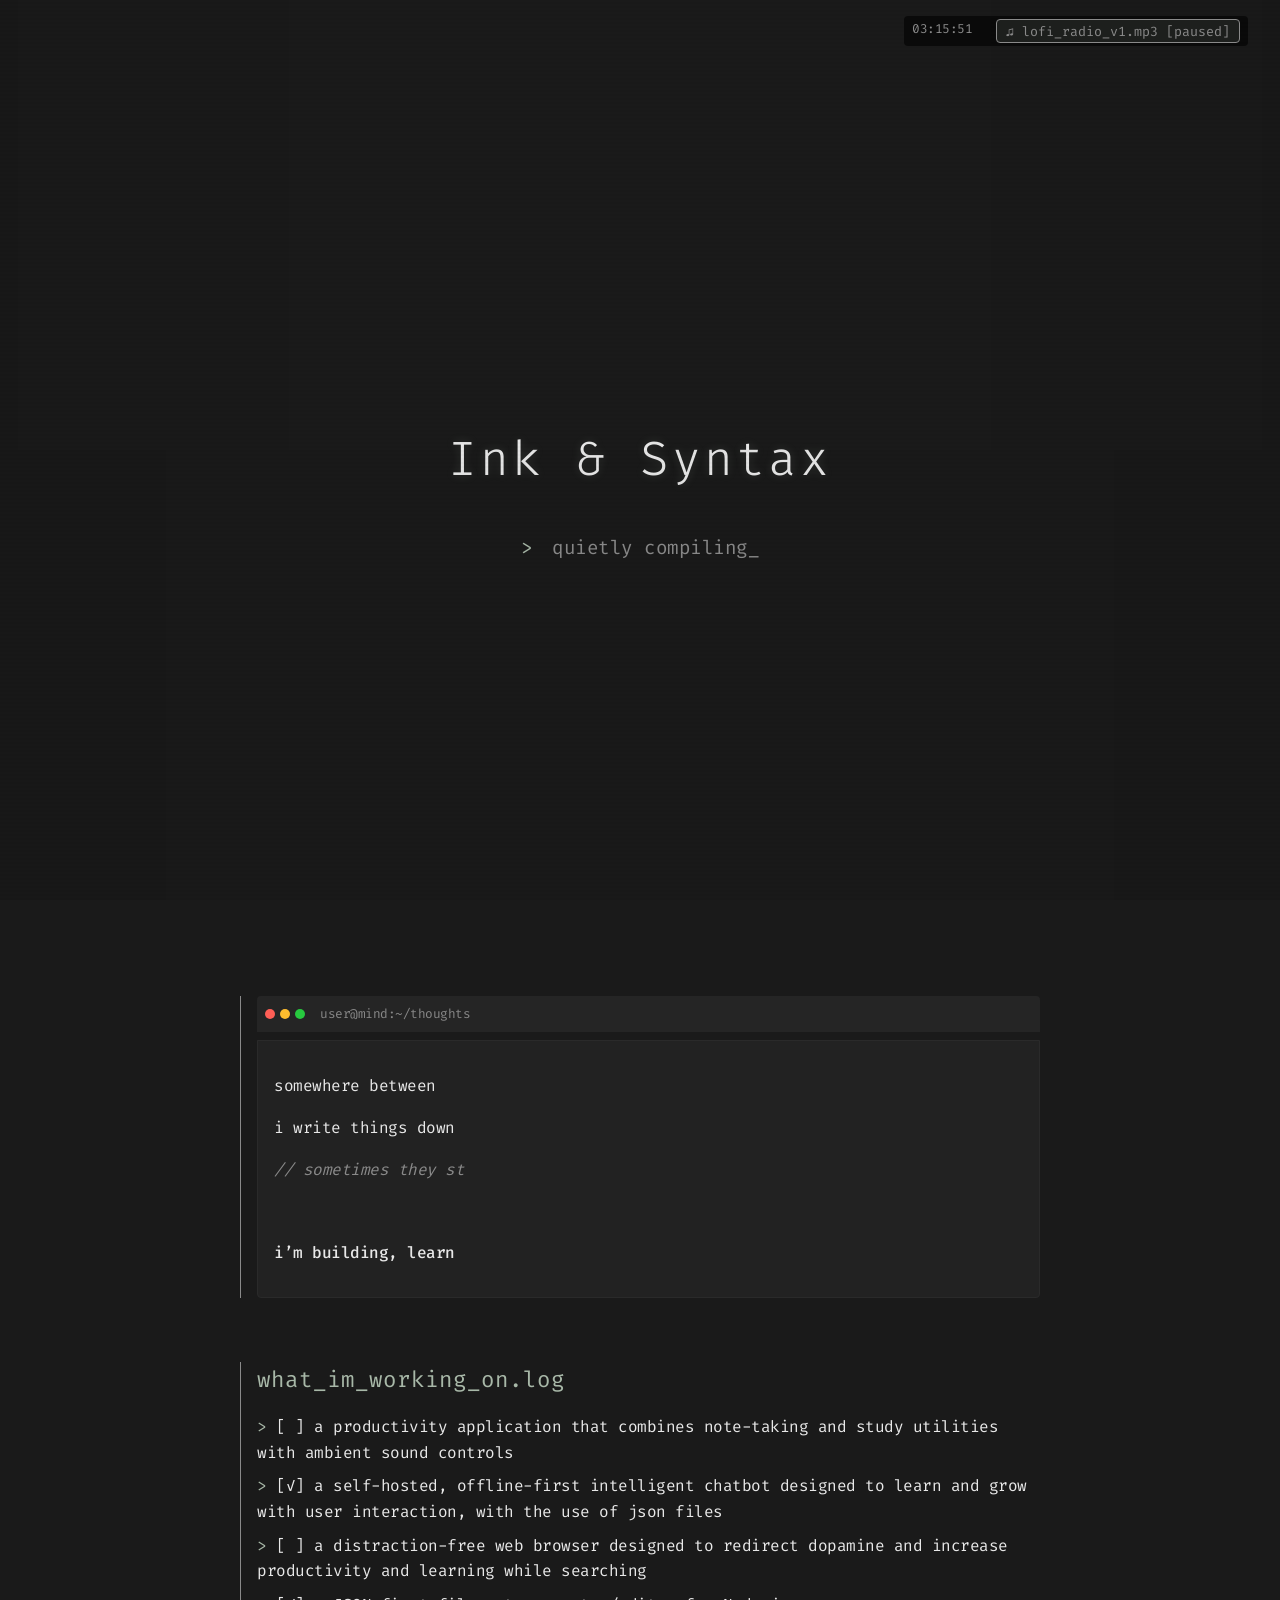
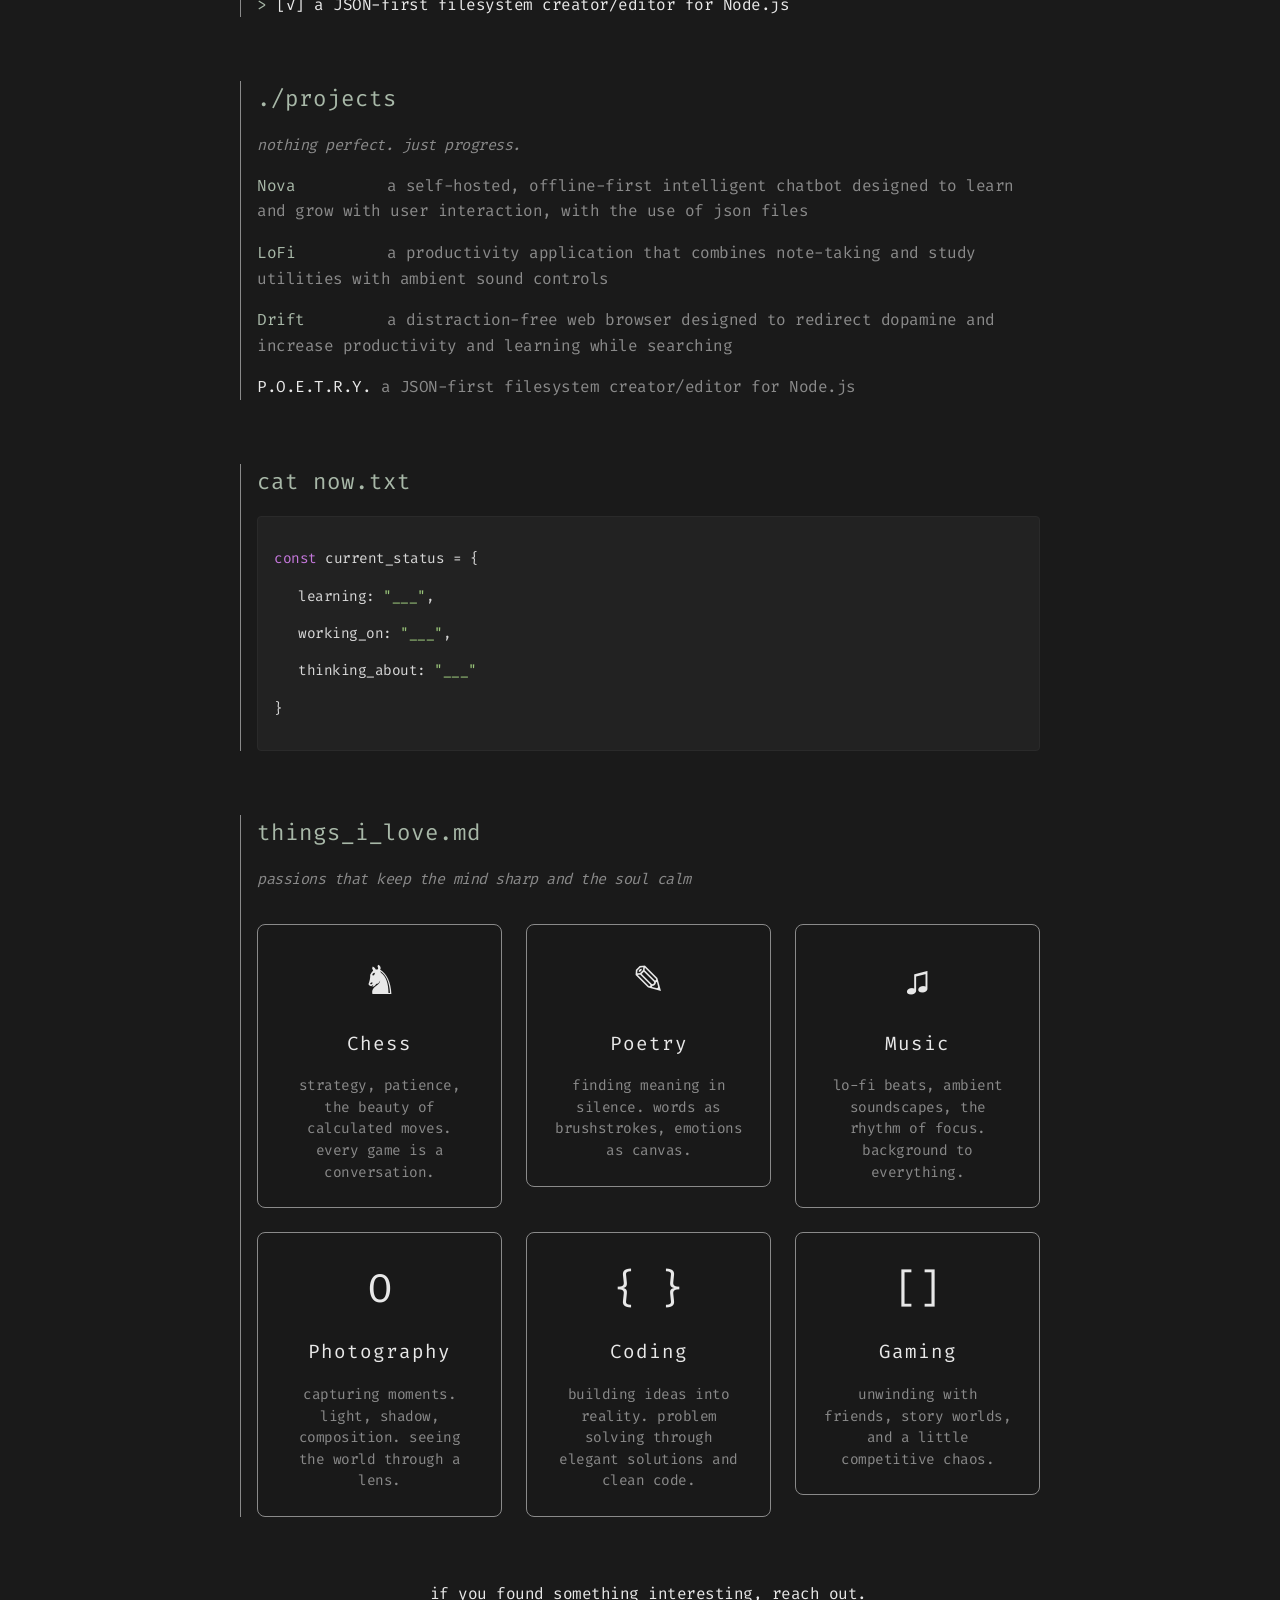
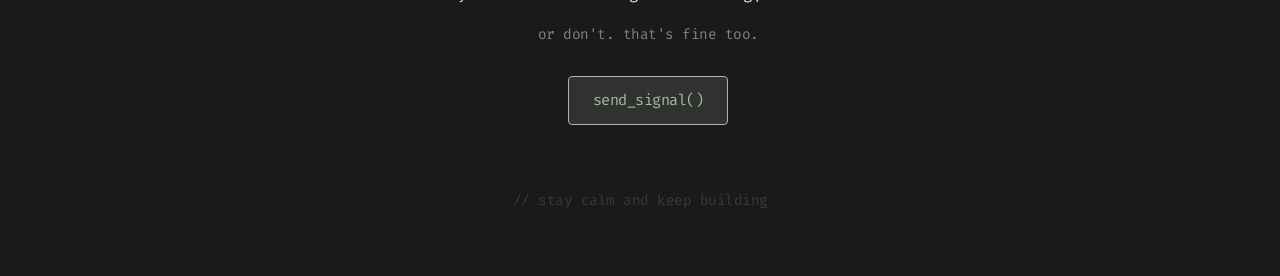
==== index.html @ 279701d4 "Update index.html" ====
<!DOCTYPE html>
<html lang="en">
<head>
    <meta charset="UTF-8">
    <meta name="viewport" content="width=device-width, initial-scale=1.0">
    <title>Ink & Syntax</title>
    <link rel="stylesheet" href="style.css">
    <link rel="preconnect" href="https://fonts.googleapis.com">
    <link rel="preconnect" href="https://fonts.gstatic.com" crossorigin>
    <link href="https://fonts.googleapis.com/css2?family=Fira+Code:wght@300;400;500&family=IBM+Plex+Mono:wght@300;400&display=swap" rel="stylesheet">
</head>
<body>
    <div class="crt-overlay"></div>
    <div class="scanlines"></div>
    <div class="noise"></div>
    
    <div class="ui-bar">
        <span class="clock" id="clock">00:00:00</span>
        <button class="music-status" id="music-toggle" type="button" aria-label="Toggle lofi beats">♫ lofi_radio_v1.mp3 [paused]</button>
    </div>

    <div class="container">
        <!-- Landing -->
        <section id="landing" class="screen">
            <h1 class="glitch" data-text="Ink & Syntax">Ink & Syntax</h1>
            <p class="status-line"><span class="prompt">></span> quietly compiling<span class="cursor">_</span></p>
        </section>

        <!-- Section 1: About -->
        <section id="about" class="content-block">
            <div class="terminal-header">
                <span class="btn red"></span>
                <span class="btn yellow"></span>
                <span class="btn green"></span>
                <span class="title">user@mind:~/thoughts</span>
            </div>
            <div class="terminal-body">
                <p>somewhere between thoughts and code.</p>
                <p>i write things down so they don’t disappear.</p>
                <p class="comment">// sometimes they still do.</p>
                <br>
                <p class="highlight">i’m building, learning, and figuring it out as i go.</p>
            </div>
        </section>

        <!-- Section 2: What I Do -->
        <section id="what-i-do" class="content-block">
            <h2>what_im_working_on.log</h2>
            <ul>
                <li>[ ] a productivity application that combines note-taking and study utilities with ambient sound controls</li>
                <li>[✓] a self-hosted, offline-first intelligent chatbot designed to learn and grow with user interaction, with the use of json files</li>
                <li>[ ] a distraction-free web browser designed to redirect dopamine and increase productivity and learning while searching</li>
                <li>[✓] a JSON-first filesystem creator/editor for Node.js</li>
            </ul>
        </section>

        <!-- Section 3: Projects -->
        <section id="projects" class="content-block">
            <h2>./projects</h2>
            <p class="subtitle">nothing perfect. just progress.</p>
            <div class="project-list">

                <div class="project-item">
                    <span class="project-name">Nova</span>
                    <span class="project-desc">a self-hosted, offline-first intelligent chatbot designed to learn and grow with user interaction, with the use of json files</span>
                </div>

                <div class="project-item">
                    <span class="project-name">LoFi</span>
                    <span class="project-desc">a productivity application that combines note-taking and study utilities with ambient sound controls</span>
                </div>
            </div>

                <div class="project-item">
                    <span class="project-name">Drift</span>
                    <span class="project-desc">a distraction-free web browser designed to redirect dopamine and increase productivity and learning while searching</span>
                </div>

                <div class="project-item">
                    <span class="project-iyrm">P.O.E.T.R.Y.</span>
                    <span class="project-desc">a JSON-first filesystem creator/editor for Node.js</span>
                </div>

            
        </section>

        <!-- Section 4: Now -->
        <section id="now" class="content-block">
            <h2>cat now.txt</h2>
            <div class="code-block">
                <p><span class="keyword">const</span> current_status = {</p>
                <p class="indent">learning: <span class="string">"___"</span>,</p>
                <p class="indent">working_on: <span class="string">"___"</span>,</p>
                <p class="indent">thinking_about: <span class="string">"___"</span></p>
                <p>}</p>
            </div>
        </section>

        <!-- Section 5: Hobbies & Interests -->
        <section id="hobbies" class="content-block">
            <h2>things_i_love.md</h2>
            <p class="subtitle">passions that keep the mind sharp and the soul calm</p>
            <div class="hobbies-grid">
                <a class="hobby-link" href="https://www.chess.com/member/inknsyntax" target="_blank" rel="noopener noreferrer" aria-label="Open Chess profile">
                    <div class="hobby-card" data-category="chess">
                        <div class="hobby-icon">♞</div>
                        <h3>Chess</h3>
                        <p>strategy, patience, the beauty of calculated moves. every game is a conversation.</p>
                    </div>
                </a>

                <a class="hobby-link" href="https://www.instagram.com/inknsyntax/" target="_blank" rel="noopener noreferrer" aria-label="Open Poetry profile">
                    <div class="hobby-card" data-category="poetry">
                        <div class="hobby-icon">✎</div>
                        <h3>Poetry</h3>
                        <p>finding meaning in silence. words as brushstrokes, emotions as canvas.</p>
                    </div>
                </a>

                <a class="hobby-link" href="https://www.youtube.com/" target="_blank" rel="noopener noreferrer" aria-label="Open YouTube for music">
                    <div class="hobby-card" data-category="music">
                        <div class="hobby-icon">♫</div>
                        <h3>Music</h3>
                        <p>lo-fi beats, ambient soundscapes, the rhythm of focus. background to everything.</p>
                    </div>
                </a>

                <a class="hobby-link" href="https://www.instagram.com/inknsyntax/" target="_blank" rel="noopener noreferrer" aria-label="Open Photography profile">
                    <div class="hobby-card" data-category="photography">
                        <div class="hobby-icon">O</div>
                        <h3>Photography</h3>
                        <p>capturing moments. light, shadow, composition. seeing the world through a lens.</p>
                    </div>
                </a>

                <a class="hobby-link" href="https://github.com/inknsyntax" target="_blank" rel="noopener noreferrer" aria-label="Open GitHub profile">
                    <div class="hobby-card" data-category="coding">
                        <div class="hobby-icon">{ }</div>
                        <h3>Coding</h3>
                        <p>building ideas into reality. problem solving through elegant solutions and clean code.</p>
                    </div>
                </a>

                <a class="hobby-link" href="https://discord.com/users/1382187068373074001" target="_blank" rel="noopener noreferrer" aria-label="Open Discord profile for gaming">
                    <div class="hobby-card" data-category="gaming">
                        <div class="hobby-icon">[]</div>
                        <h3>Gaming</h3>
                        <p>unwinding with friends, story worlds, and a little competitive chaos.</p>
                    </div>
                </a>

            </div>
        </section>

        <!-- Section 6: Contact -->
        <section id="contact" class="content-block center-text">
            <p>if you found something interesting, reach out.</p>
            <p class="dim">or don't. that's fine too.</p>
            <a href="https://discord.com/users/1382187068373074001" class="contact-btn">send_signal()</a>
        </section>

        <footer>
            <div class="footer-message"><span class="dim">// stay calm and keep building</span></div>
        </footer>
    </div>
    <script src="script.js"></script>
</body>
</html>
---- style.css ----
:root {
    --bg-color: #1a1a1a;
    --text-color: #e8e8e8;
    --dim-color: #8a8a8a;
    --accent-color: #a8b8a8; /* Soft sage green */
    --highlight-color: #d4a5a5; /* Warm muted rose */
    --secondary-accent: #8fa8c8; /* Soft blue */
    --glow-color: rgba(168, 184, 168, 0.2);
    --crt-bg: rgba(18, 16, 16, 0.35);
    --font-primary: 'Fira Code', 'IBM Plex Mono', monospace;
}

body {
    background-color: var(--bg-color);
    color: var(--text-color);
    font-family: var(--font-primary);
    margin: 0;
    padding: 0;
    overflow-x: hidden;
    line-height: 1.6;
    letter-spacing: -0.5px;
    animation: none;
}

/* CRT EFFECTS - SUBTLE & CALM */
.crt-overlay {
    background: radial-gradient(circle, rgba(18, 16, 16, 0) 50%, rgba(0, 0, 0, 0.1) 100%), linear-gradient(rgba(18, 16, 16, 0) 50%, rgba(0, 0, 0, 0.05) 50%);
    background-size: 100% 2px, 3px 100%;
    position: fixed;
    top: 0;
    left: 0;
    width: 100%;
    height: 100%;
    z-index: 10;
    pointer-events: none;
    opacity: 0.4;
}

.scanlines {
    background: linear-gradient(rgba(18, 16, 16, 0) 50%, rgba(0, 0, 0, 0.08) 50%);
    background-size: 100% 4px;
    position: fixed;
    top: 0;
    left: 0;
    width: 100%;
    height: 100%;
    z-index: 11;
    pointer-events: none;
    opacity: 0.2;
}

.noise {
    position: fixed;
    top: 0;
    left: 0;
    width: 100%;
    height: 100%;
    pointer-events: none;
    z-index: 12;
    opacity: 0.02;
    background-image: url('[data-uri]');
    animation: grain 0.5s steps(1) infinite;
}

@keyframes grain {
    0%, 100% { transform:translate(0, 0) }
    10% { transform:translate(-5%, -10%) }
    20% { transform:translate(-15%, 5%) }
    30% { transform:translate(7%, -25%) }
    40% { transform:translate(-5%, 25%) }
    50% { transform:translate(-15%, 10%) }
    60% { transform:translate(15%, 0%) }
    70% { transform:translate(0%, 15%) }
    80% { transform:translate(3%, 35%) }
    90% { transform:translate(-10%, 10%) }
}

@keyframes textShadow {
    0% { text-shadow: 0.4389924193300864px 0 1px rgba(0,30,255,0.5), -0.4389924193300864px 0 1px rgba(255,0,80,0.3), 0 0 3px; }
    5% { text-shadow: 2.7928974010788217px 0 1px rgba(0,30,255,0.5), -2.7928974010788217px 0 1px rgba(255,0,80,0.3), 0 0 3px; }
    /* ... more flicker steps could be added but simpler is better for perf */
    100% { text-shadow: 0.4389924193300864px 0 1px rgba(0,30,255,0.5), -0.4389924193300864px 0 1px rgba(255,0,80,0.3), 0 0 3px; }
}

.container {
    max-width: 800px;
    margin: 0 auto;
    padding: 2rem;
    position: relative;
    z-index: 2; /* Above effects */
}

/* UI Bar (Clock & Music) */
.ui-bar {
    position: fixed;
    top: 1rem;
    right: 2rem;
    font-size: 0.8rem;
    color: var(--dim-color);
    z-index: 100;
    display: flex;
    gap: 1.5rem;
    background: rgba(0,0,0,0.6);
    padding: 0.2rem 0.5rem;
    border-radius: 4px;
}

.clock {
    font-family: var(--font-primary);
}

.music-status {
    font-family: var(--font-primary);
    cursor: pointer;
    background: rgba(168, 184, 168, 0.12);
    border: 1px solid var(--dim-color);
    color: var(--dim-color);
    border-radius: 4px;
    padding: 0.15rem 0.55rem;
    transition: all 0.25s ease;
}

.music-status:hover {
    color: var(--accent-color);
    border-color: var(--accent-color);
}

.music-status.playing {
    color: var(--accent-color);
    border-color: var(--accent-color);
    box-shadow: 0 0 12px rgba(168, 184, 168, 0.22);
}

/* Terminal Input for Commands */
.terminal-input-area {
    display: flex;
    align-items: center;
    background: #111;
    padding: 0.5rem;
    border: 1px solid var(--dim-color);
    border-radius: 4px;
    max-width: 600px;
    margin: 0 auto 1rem auto;
}

.terminal-input-area .prompt {
    color: var(--accent-color);
    margin-right: 0.5rem;
    font-size: 0.9rem;
}

#cmd-input {
    background: transparent;
    border: none;
    color: var(--text-color);
    font-family: var(--font-primary);
    font-size: 0.9rem;
    flex-grow: 1;
    outline: none;
    caret-color: var(--accent-color);
}

/* Scrollbar */
::-webkit-scrollbar {
    width: 8px;
}

::-webkit-scrollbar-track {
    background: var(--bg-color);
}

::-webkit-scrollbar-thumb {
    background: var(--dim-color);
    border-radius: 4px;
}

::-webkit-scrollbar-thumb:hover {
    background: var(--accent-color);
}

/* Selection */
::selection {
    background: var(--accent-color);
    color: var(--bg-color);
    text-shadow: none;
}



/* Landing Section */
#landing {
    height: 100vh;
    display: flex;
    flex-direction: column;
    justify-content: center;
    align-items: center;
    text-align: center;
}

h1 {
    font-weight: 300;
    font-size: 3rem;
    margin-bottom: 1rem;
    letter-spacing: 3px;
    color: var(--text-color);
}

.status-line {
    font-size: 1.2rem;
    color: var(--dim-color);
}

.prompt {
    color: var(--accent-color);
    margin-right: 0.5rem;
}

.cursor {
    animation: blink 1s step-end infinite;
}

@keyframes blink {
    0%, 100% { opacity: 1; }
    50% { opacity: 0; }
}

/* Glitch Effect - Subtle */
.glitch {
    position: relative;
    color: var(--text-color);
    text-shadow: 0 0 10px rgba(168, 184, 168, 0.2);
}

.glitch::before,
.glitch::after {
    content: attr(data-text);
    position: absolute;
    top: 0;
    left: 0;
    width: 100%;
    height: 100%;
    opacity: 0;
}

.glitch::before {
    left: 2px;
    text-shadow: -1px 0 rgba(168, 184, 168, 0.3);
    clip: rect(44px, 450px, 56px, 0);
    animation: glitch-anim 8s infinite linear alternate-reverse;
}

.glitch::after {
    left: -2px;
    text-shadow: -1px 0 rgba(143, 168, 200, 0.3);
    clip: rect(44px, 450px, 56px, 0);
    animation: glitch-anim2 6s infinite linear alternate-reverse;
}

/* Content Blocks */
.content-block {
    margin-top: 4rem;
    margin-bottom: 4rem;
    padding-left: 1rem;
    border-left: 1px solid var(--dim-color); /* Imperfect border */
}

/* Specific Section Styles */
.terminal-header {
    background: #252525;
    padding: 0.5rem;
    border-radius: 4px 4px 0 0;
    display: flex;
    align-items: center;
    margin-bottom: 0.5rem;
}

.btn {
    width: 10px;
    height: 10px;
    border-radius: 50%;
    margin-right: 5px;
    display: inline-block;
}

.red { background: #ff5f56; }
.yellow { background: #ffbd2e; }
.green { background: #27c93f; }

.title {
    margin-left: 10px;
    font-size: 0.8rem;
    color: #888;
}

.terminal-body {
    background: #222;
    padding: 1rem;
    border-radius: 0 0 4px 4px;
    border: 1px solid #2a2a2a;
}

.comment {
    color: var(--dim-color);
    font-style: italic;
}

.highlight {
    color: var(--text-color);
    font-weight: 500;
}

ul {
    list-style: none;
    padding: 0;
}

h2 {
    font-size: 1.4rem;
    font-weight: 400;
    letter-spacing: 1px;
    margin-bottom: 1rem;
    color: var(--accent-color);
}

li {
    margin-bottom: 0.5rem;
}

li::before {
    content: "> ";
    color: var(--accent-color);
}

.project-item {
    margin-bottom: 1rem;
}

.project-name {
    display: inline-block;
    min-width: 120px;
    color: var(--accent-color);
}

.project-desc {
    color: var(--dim-color);
}

.code-block {
    background: #222;
    padding: 1rem;
    border-radius: 4px;
    font-size: 0.9rem;
    color: #d8d8d8;
    border: 1px solid #2a2a2a;
}

.keyword { color: #c678dd; } /* Purple */
.string { color: #98c379; } /* Green */
.indent { margin-left: 1.5rem; }

.center-text {
    text-align: center;
    border-left: none; /* Remove side border for contact */
}

.email-link {
    display: inline-block;
    margin-top: 1rem;
    color: var(--accent-color);
    text-decoration: none;
    border-bottom: 1px dashed var(--accent-color);
}

.email-link:hover {
    background: var(--accent-color);
    color: var(--bg-color);
}

.dim {
    opacity: 0.5;
    font-size: 0.9rem;
}

footer {
    text-align: center;
    margin-top: 4rem;
    margin-bottom: 2rem;
    opacity: 0.3;
    font-size: 0.8rem;
}

.footer-message {
    font-size: 0.85rem;
}

/* Hobbies Grid Section */
.hobbies-grid {
    display: grid;
    grid-template-columns: repeat(auto-fit, minmax(200px, 1fr));
    gap: 1.5rem;
    margin-top: 2rem;
}

.hobby-link {
    text-decoration: none;
    color: inherit;
    display: block;
}

.hobby-card {
    background: rgba(26, 26, 26, 0.8);
    border: 1px solid var(--dim-color);
    border-radius: 8px;
    padding: 1.5rem;
    text-align: center;
    transition: all 0.3s ease;
    cursor: pointer;
    position: relative;
    overflow: hidden;
}

.hobby-card::before {
    content: '';
    position: absolute;
    top: 0;
    left: -100%;
    width: 100%;
    height: 100%;
    background: linear-gradient(90deg, transparent, rgba(168, 184, 168, 0.1), transparent);
    transition: left 0.5s ease;
    z-index: 1;
}

.hobby-card:hover::before {
    left: 100%;
}

.hobby-card:hover {
    border-color: var(--accent-color);
    box-shadow: 0 0 20px rgba(168, 184, 168, 0.15);
    transform: translateY(-2px);
}

.hobby-card[data-category="chess"]:hover {
    border-color: var(--secondary-accent);
    box-shadow: 0 0 20px rgba(143, 168, 200, 0.15);
}

.hobby-card[data-category="music"]:hover {
    border-color: var(--highlight-color);
    box-shadow: 0 0 20px rgba(212, 165, 165, 0.15);
}

.hobby-card[data-category="gaming"]:hover {
    border-color: #c6b590;
    box-shadow: 0 0 20px rgba(198, 181, 144, 0.18);
}

.hobby-icon {
    font-size: 2.5rem;
    margin-bottom: 1rem;
    display: block;
    transition: transform 0.3s ease;
}

.hobby-card:hover .hobby-icon {
    transform: scale(1.15);
}

.hobby-card h3 {
    margin: 0.5rem 0 1rem 0;
    font-size: 1.2rem;
    color: var(--text-color);
    font-weight: 400;
    letter-spacing: 1px;
}

.hobby-card p {
    font-size: 0.9rem;
    color: var(--dim-color);
    margin: 0;
    line-height: 1.5;
}

.contact-btn {
    display: inline-block;
    margin-top: 1rem;
    padding: 0.7rem 1.5rem;
    background: rgba(168, 184, 168, 0.15);
    border: 1px solid var(--accent-color);
    color: var(--accent-color);
    text-decoration: none;
    border-radius: 4px;
    transition: all 0.3s ease;
    font-size: 0.95rem;
}

.contact-btn:hover {
    background: var(--accent-color);
    color: var(--bg-color);
    box-shadow: 0 0 15px rgba(168, 184, 168, 0.3);
}

.subtitle {
    font-size: 0.95rem;
    color: var(--dim-color);
    font-style: italic;
    margin-top: 0.5rem;
}

/* Animations Keyframes */
@keyframes glitch-anim {
    0% { clip: rect(2px, 9999px, 86px, 0); transform: skew(0.5deg); }
    5% { clip: rect(61px, 9999px, 88px, 0); transform: skew(0.3deg); }
    /* ... more keyframes for complex glitch ... */
    100% { clip: rect(78px, 9999px, 12px, 0); transform: skew(0.1deg); }
}

@keyframes glitch-anim2 {
    0% { clip: rect(29px, 9999px, 16px, 0); transform: skew(0.5deg); }
    5% { clip: rect(78px, 9999px, 7px, 0); transform: skew(0.6deg); }
    /* ... */
    100% { clip: rect(98px, 9999px, 100px, 0); transform: skew(0.8deg); }
}

/* Responsive adjustments */
@media (max-width: 600px) {
    .container {
        padding: 1rem;
    }
    
    .terminal-body, .code-block {
        font-size: 0.85rem;
    }
}
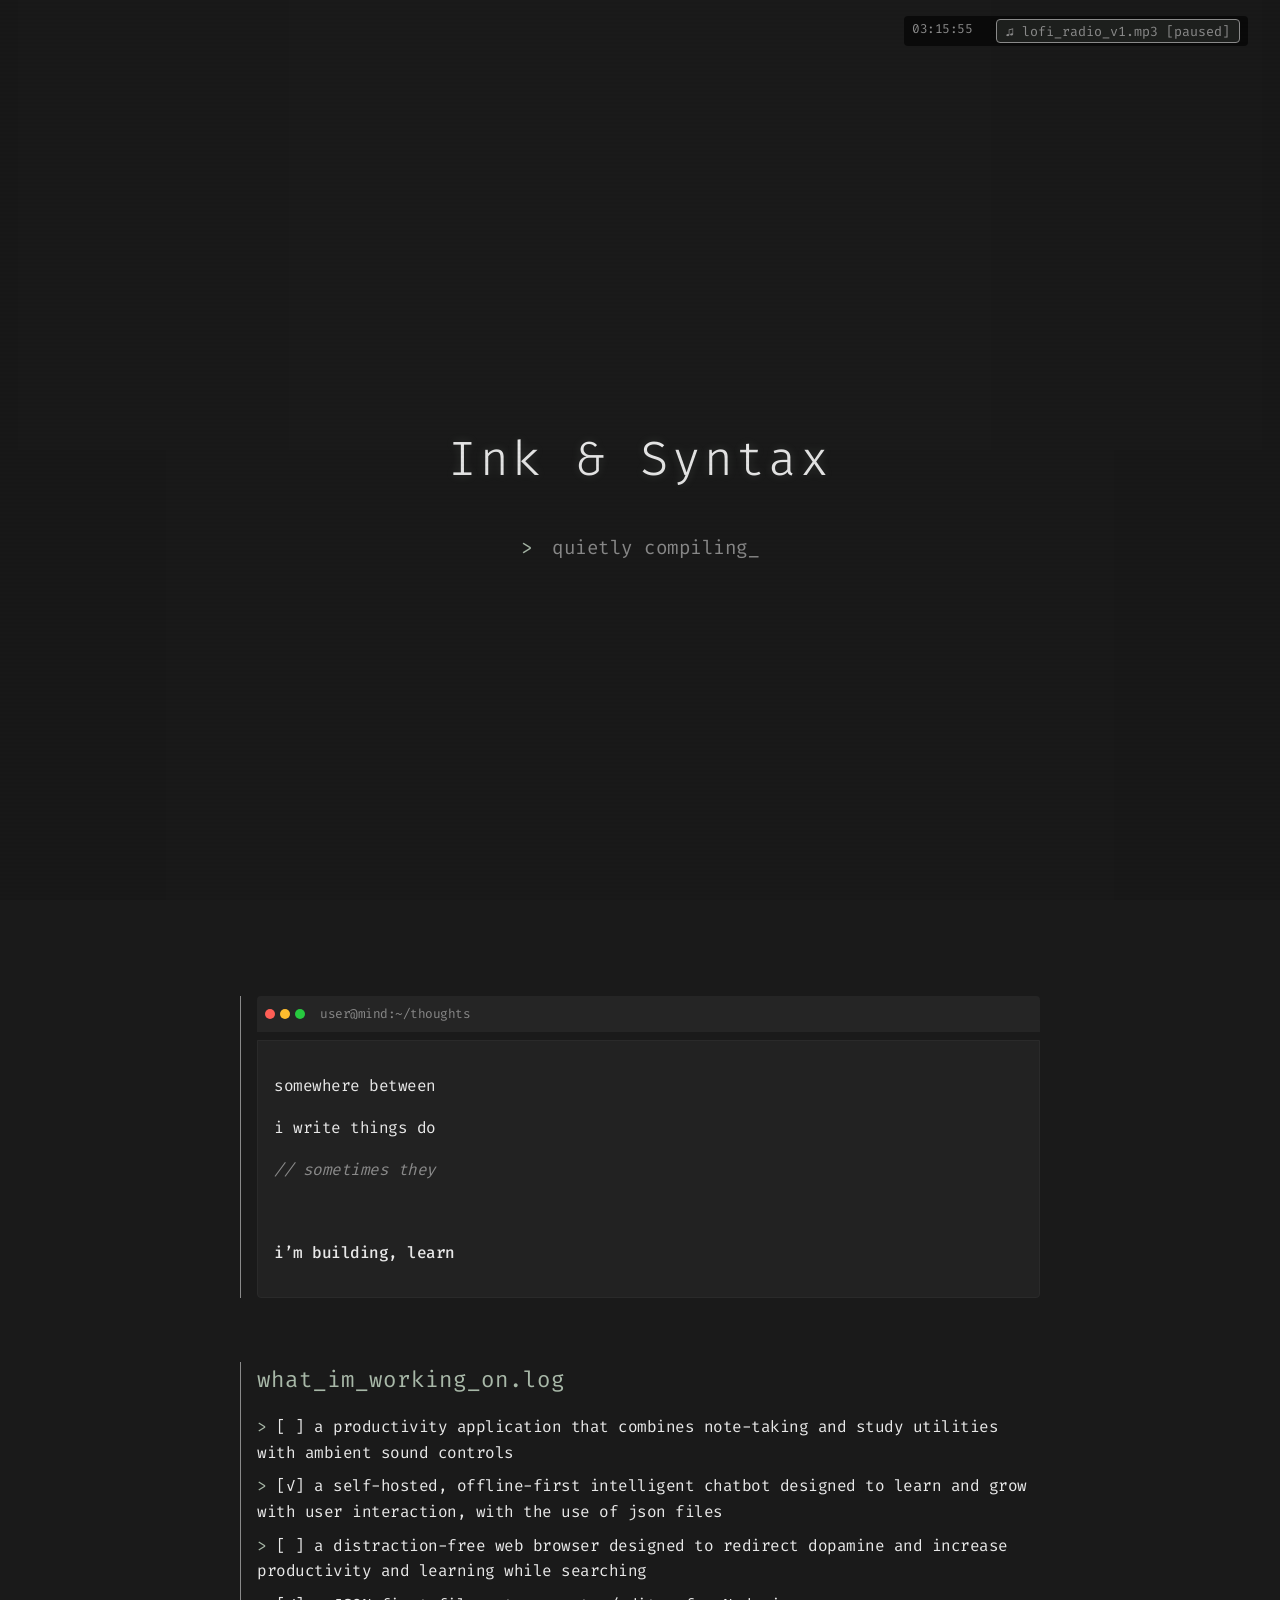
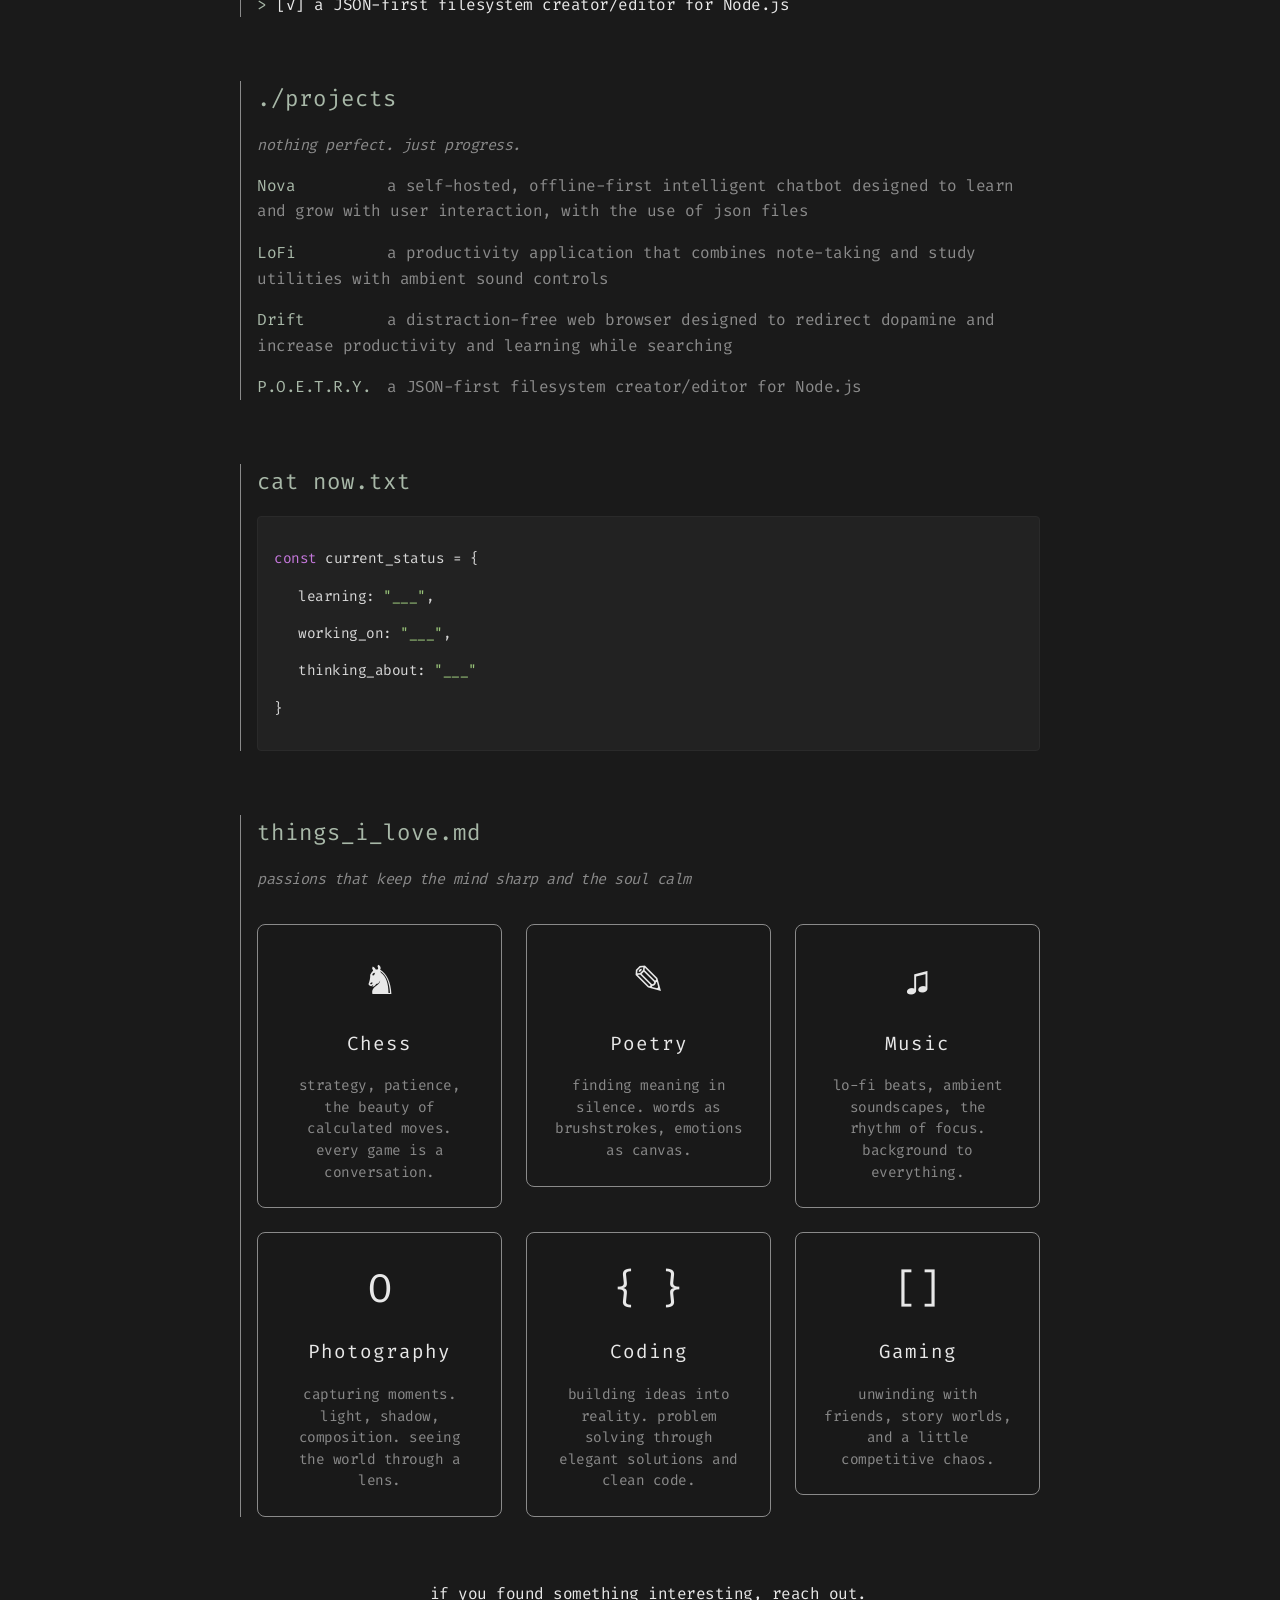
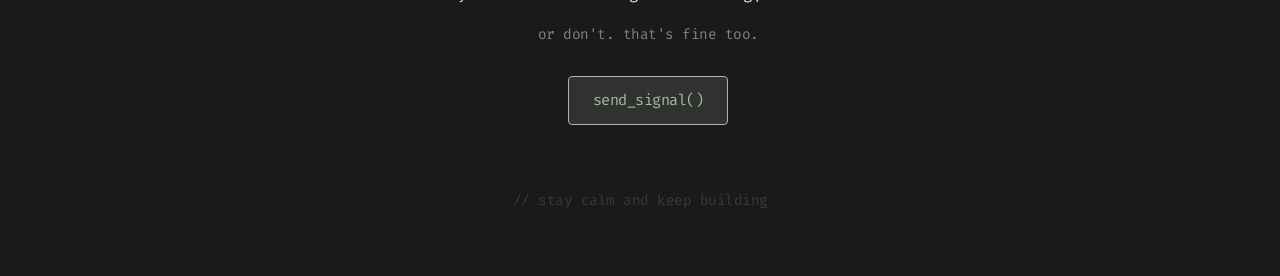
==== commit d875e538: "Update index.html" ====
--- a/index.html
+++ b/index.html
@@ -77,7 +77,7 @@
                 </div>
 
                 <div class="project-item">
-                    <span class="project-iyrm">P.O.E.T.R.Y.</span>
+                    <span class="project-name">P.O.E.T.R.Y.</span>
                     <span class="project-desc">a JSON-first filesystem creator/editor for Node.js</span>
                 </div>
 
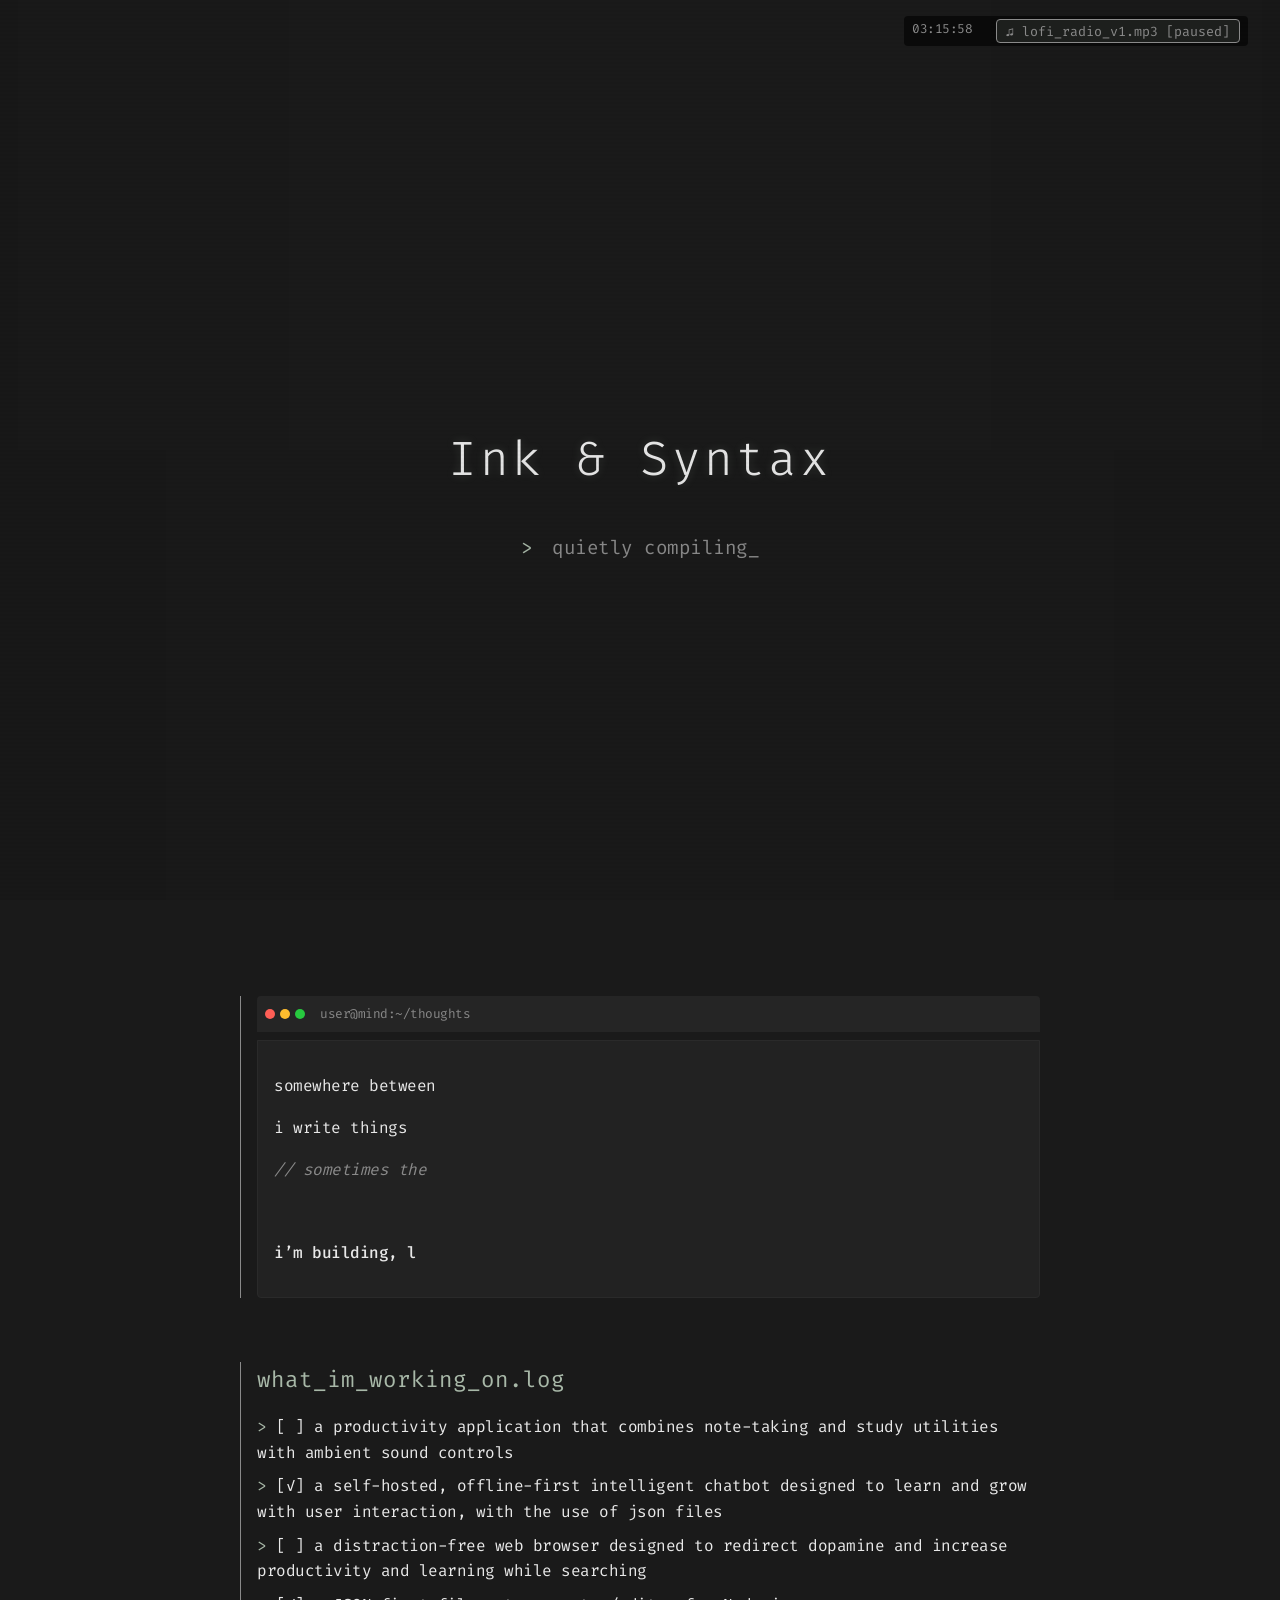
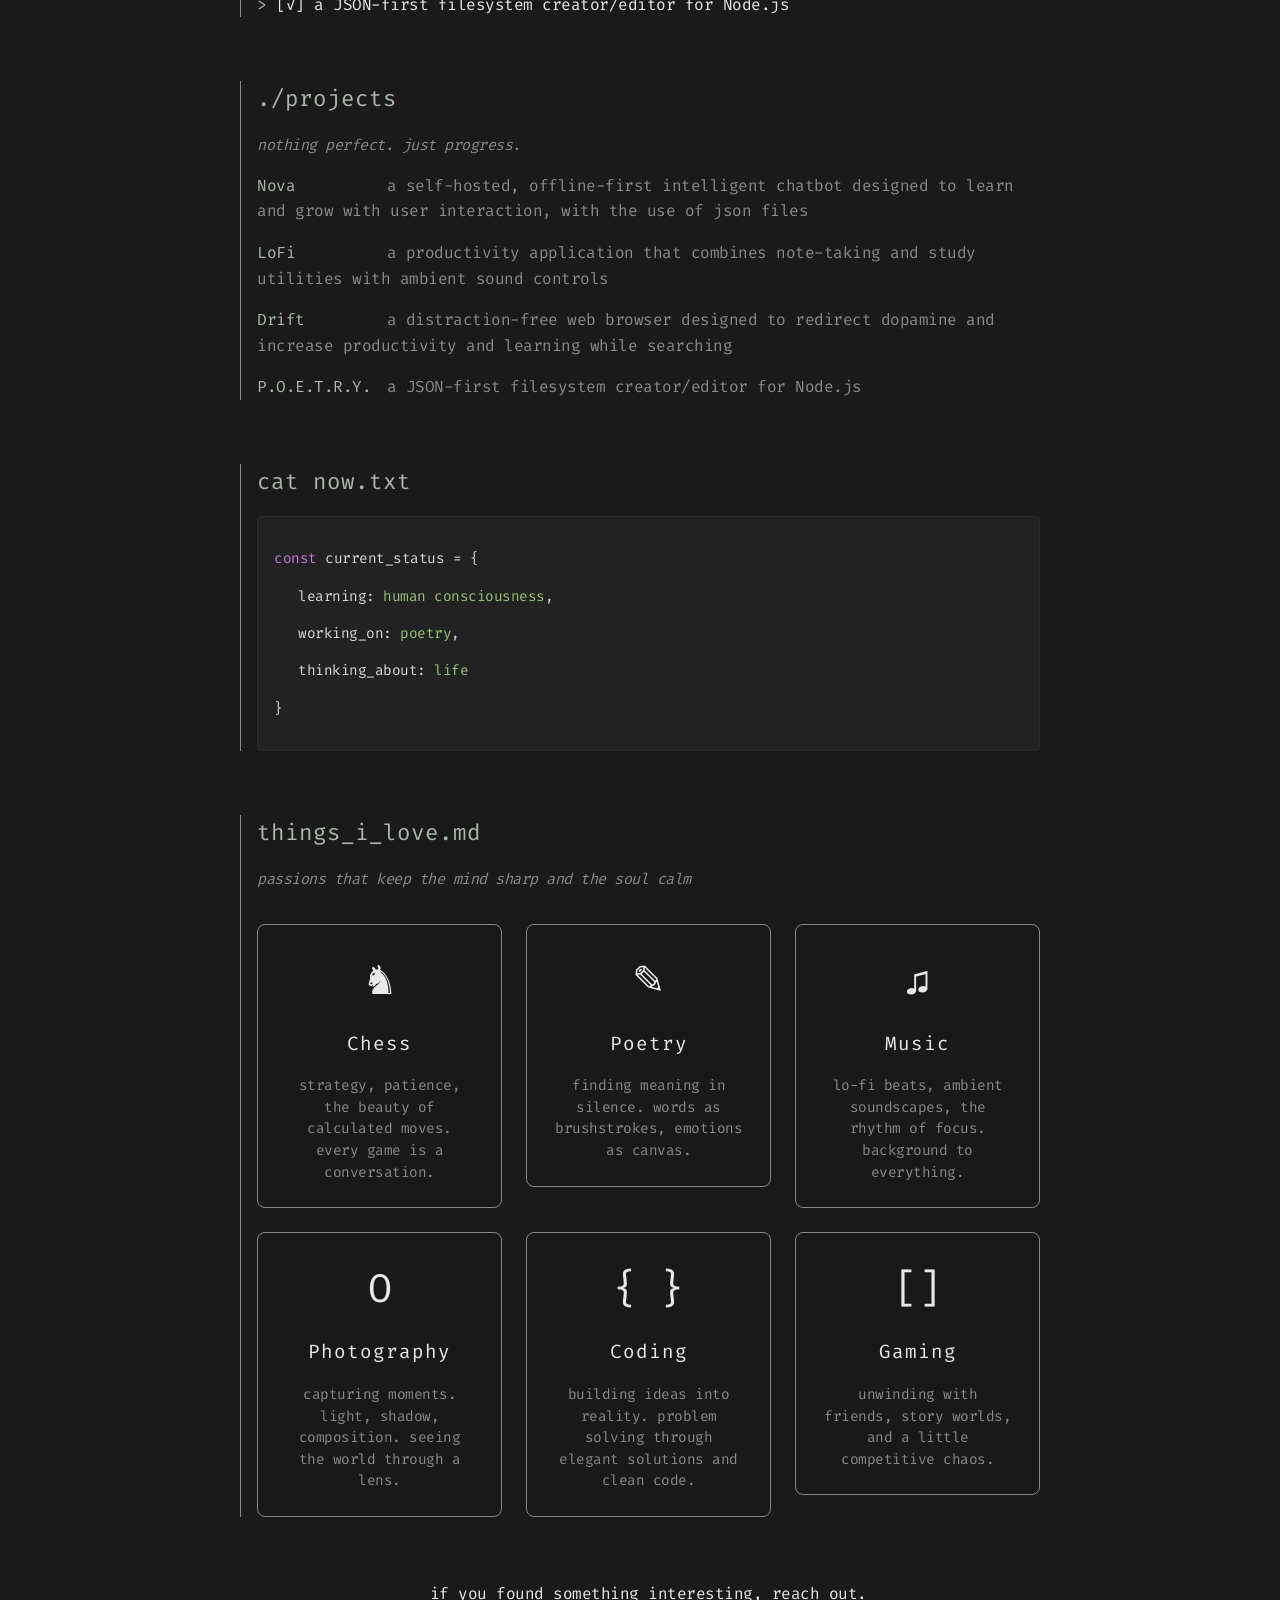
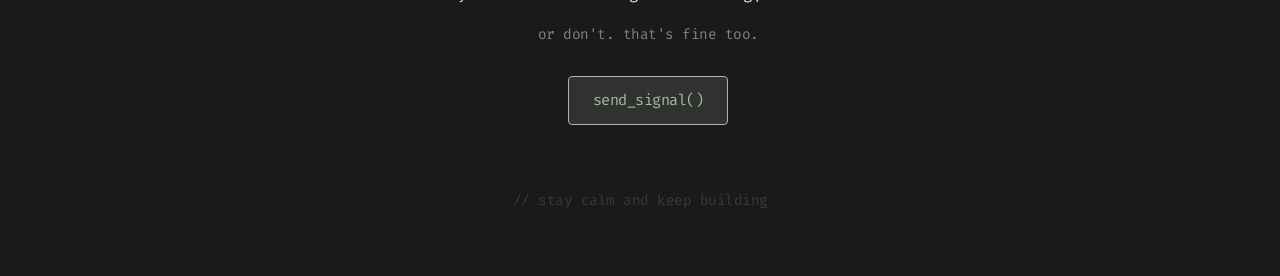
==== commit 14f72e2b: "Update index.html" ====
--- a/index.html
+++ b/index.html
@@ -89,9 +89,9 @@
             <h2>cat now.txt</h2>
             <div class="code-block">
                 <p><span class="keyword">const</span> current_status = {</p>
-                <p class="indent">learning: <span class="string">"___"</span>,</p>
-                <p class="indent">working_on: <span class="string">"___"</span>,</p>
-                <p class="indent">thinking_about: <span class="string">"___"</span></p>
+                <p class="indent">learning: <span class="string">human consciousness</span>,</p>
+                <p class="indent">working_on: <span class="string">poetry</span>,</p>
+                <p class="indent">thinking_about: <span class="string">life</span></p>
                 <p>}</p>
             </div>
         </section>
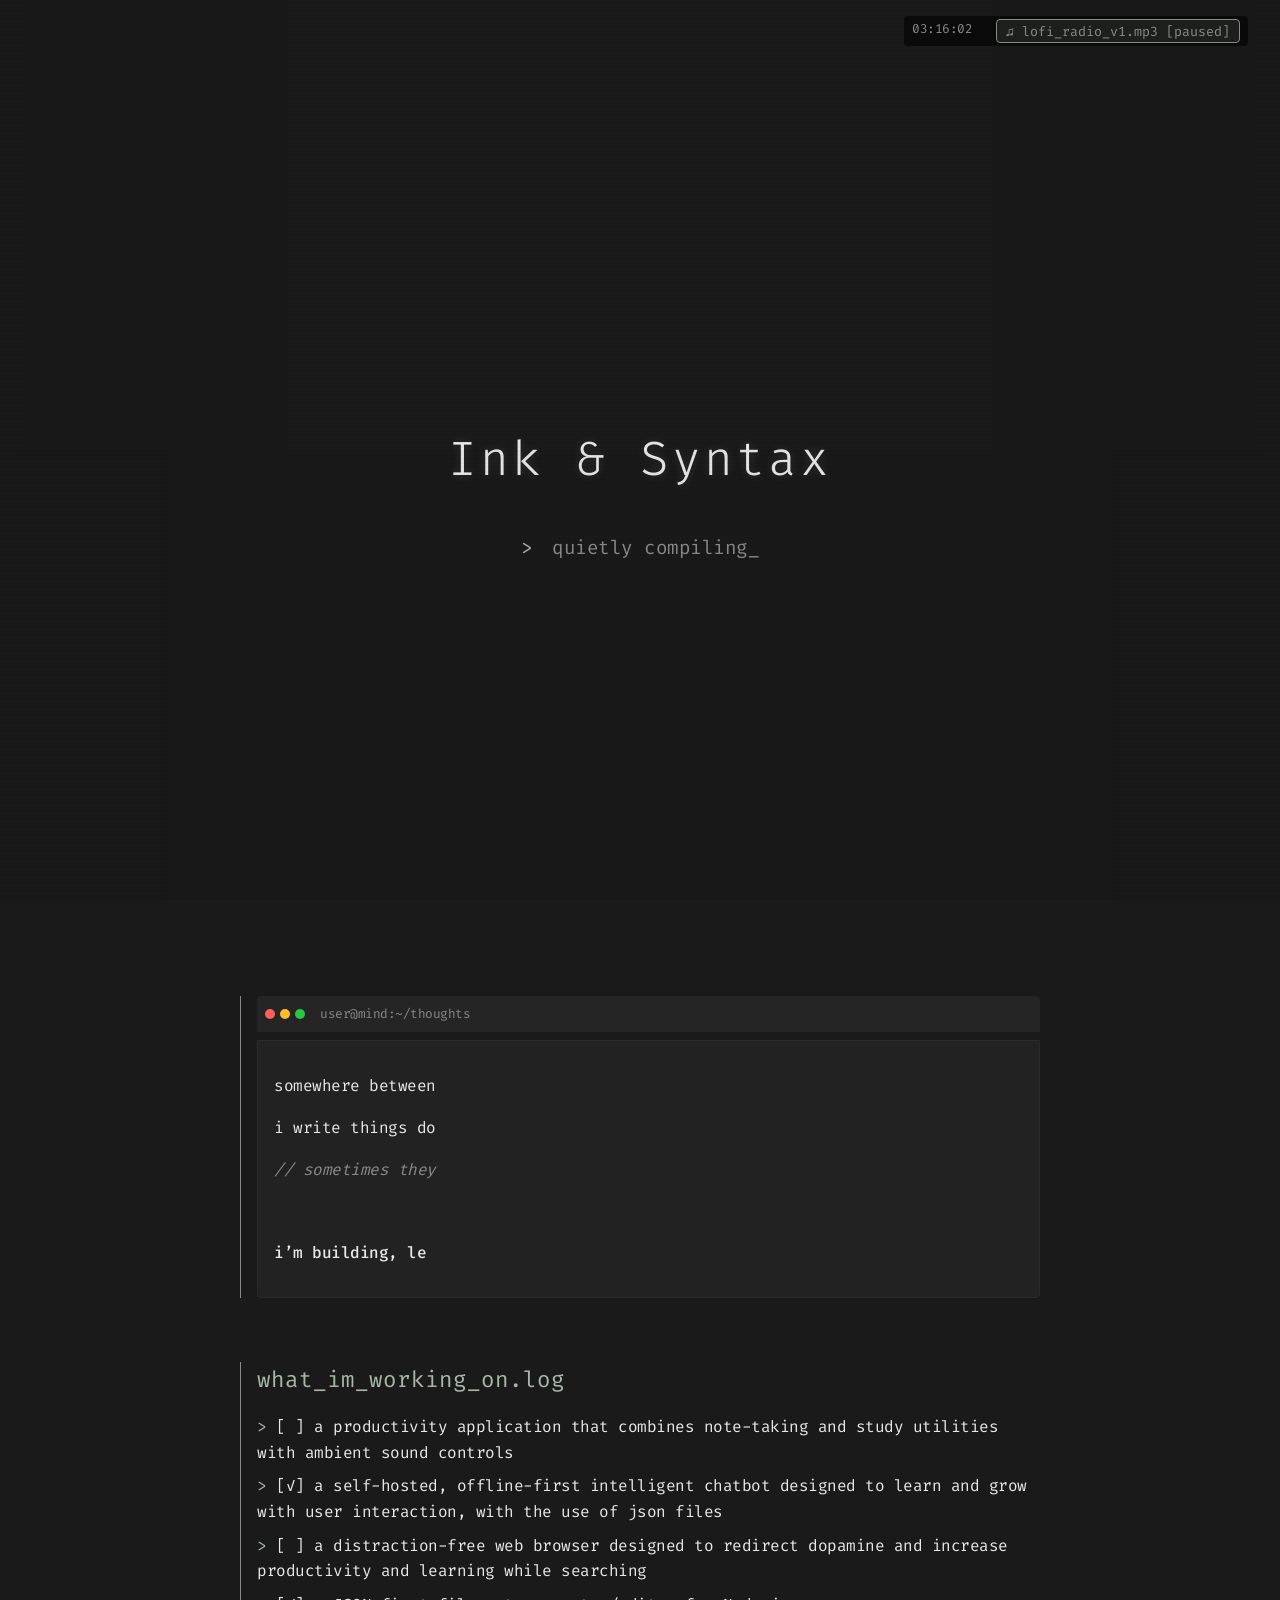
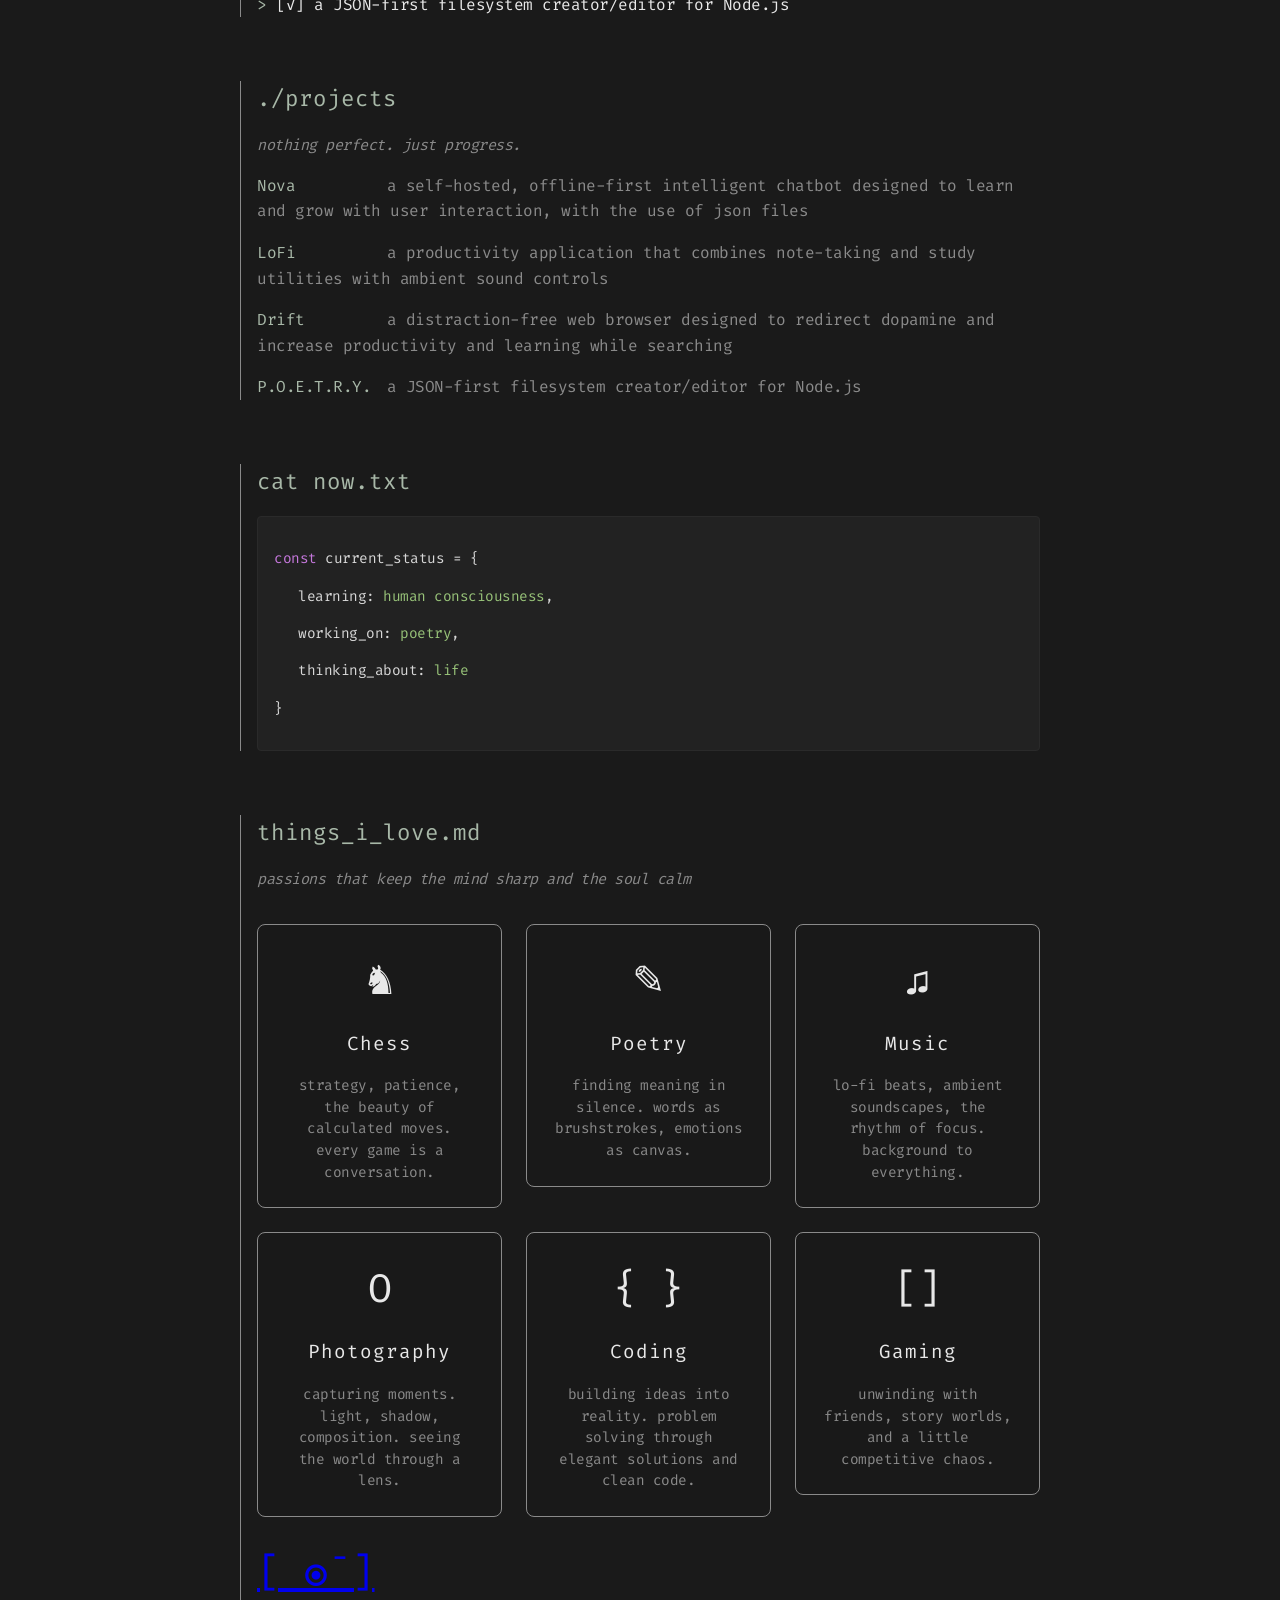
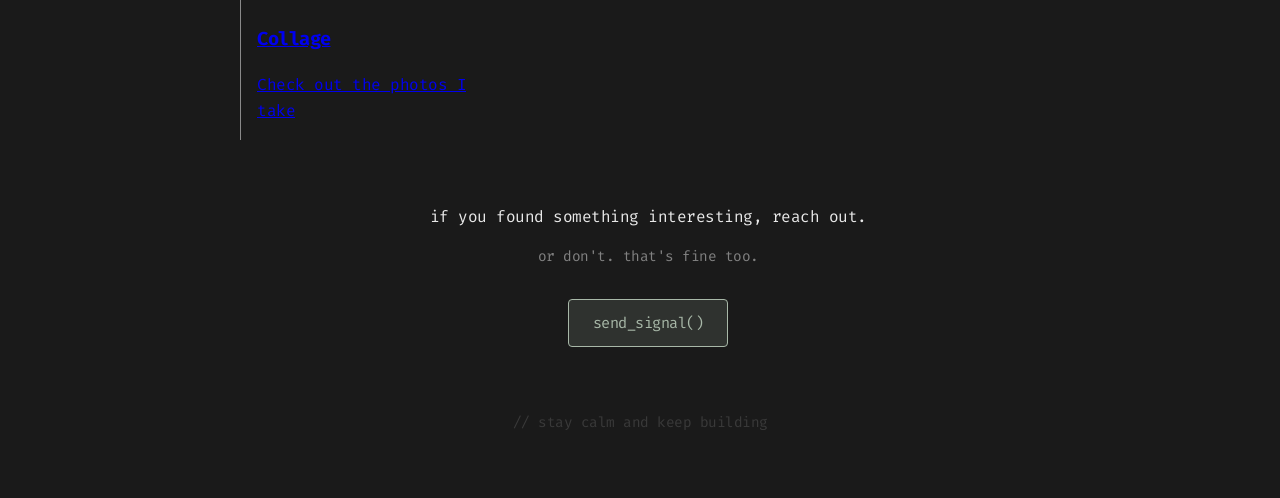
==== commit 4272713d: "Update index.html" ====
--- a/index.html
+++ b/index.html
@@ -148,6 +148,14 @@
                         <p>unwinding with friends, story worlds, and a little competitive chaos.</p>
                     </div>
                 </a>
+                  
+                <a class="hobbyh-link" href="https://inknsyntax.github.io/inknsyntax/Photos.html" target="_blank" rel="noopener noreferrer" aria-label="Check out the gallery">
+                    <div class=<hobby-card" data-category="collage">
+                        <div class="hobby-icon">[ ◉¯]</div>
+                        <h3>Collage</h3>
+                        <p>Check out the photos I take</p>
+                    </div>
+                </a>
 
             </div>
         </section>
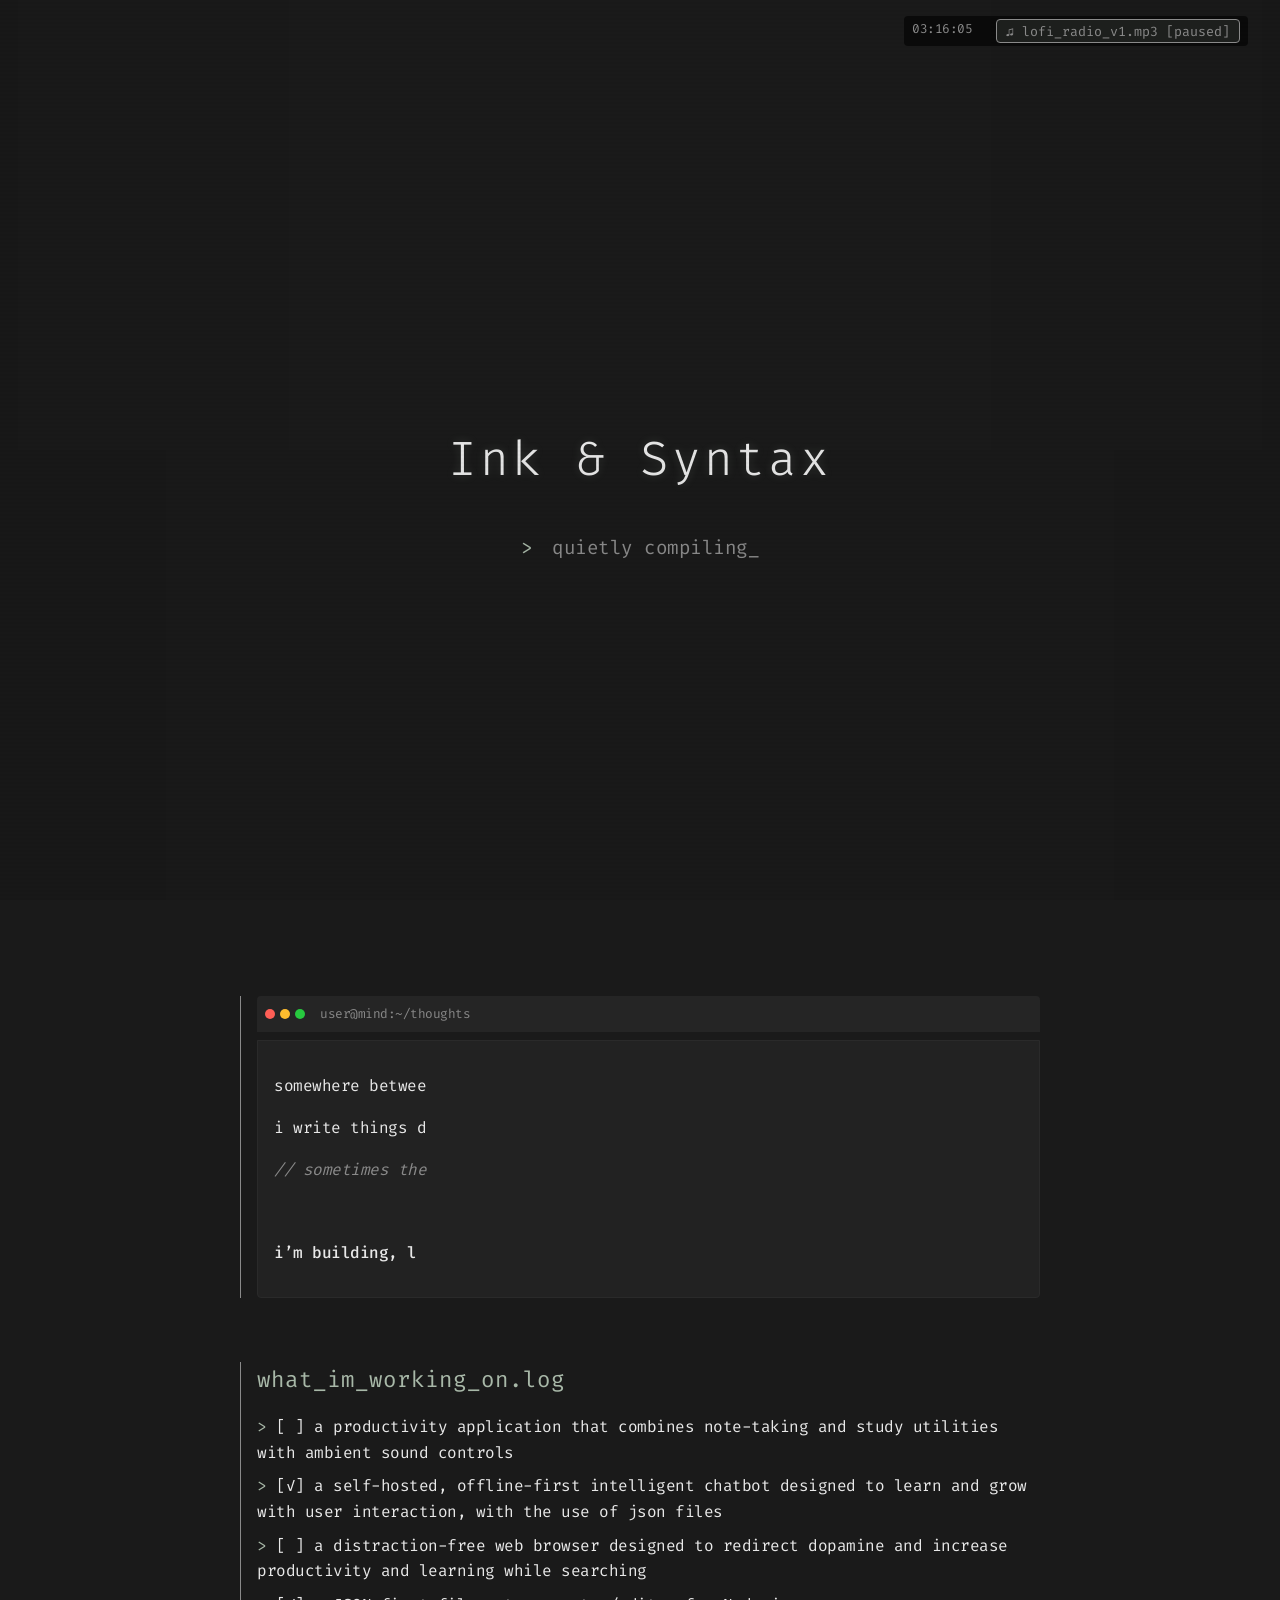
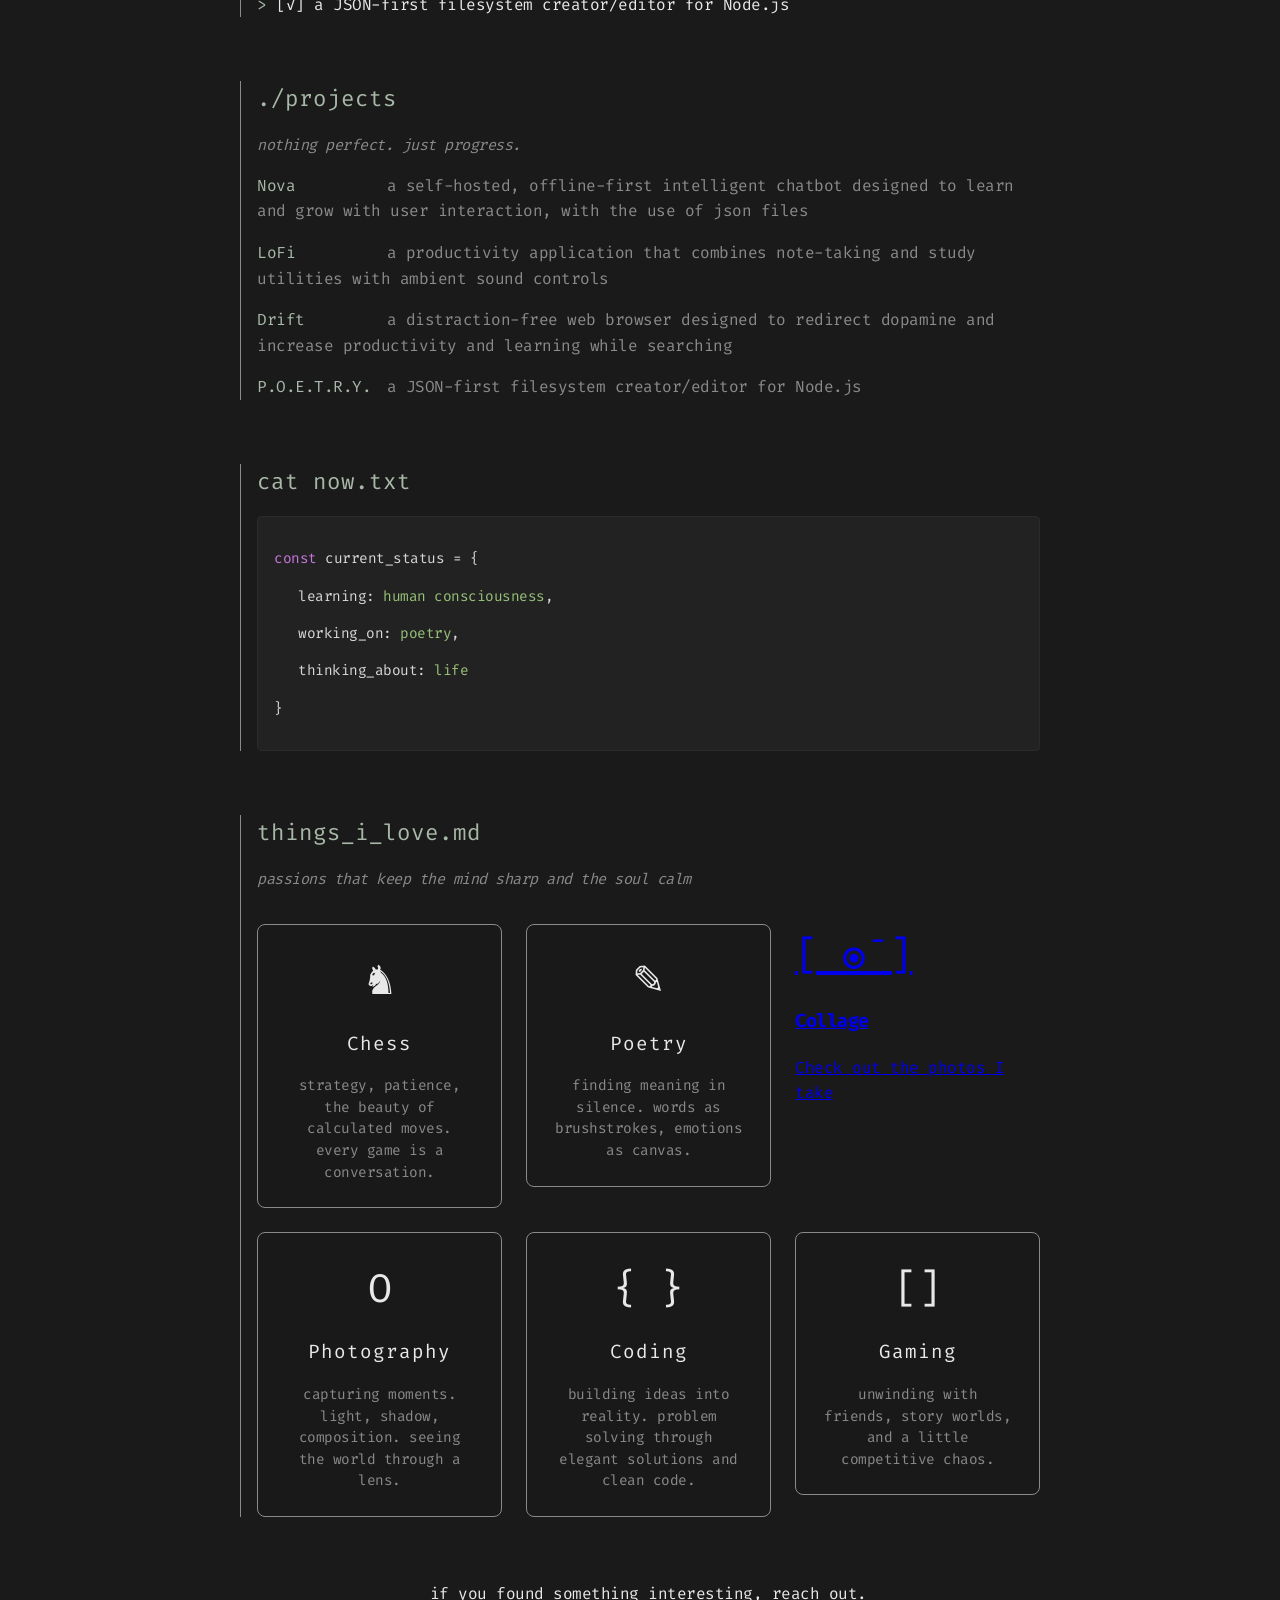
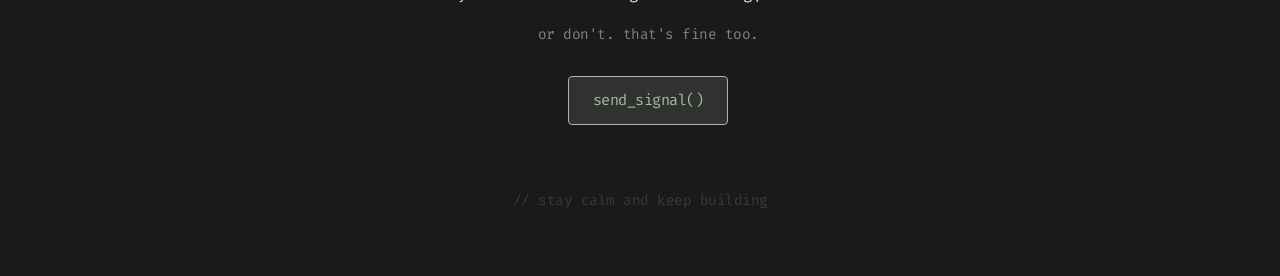
==== commit 706de50a: "Update index.html" ====
--- a/index.html
+++ b/index.html
@@ -117,13 +117,14 @@
                     </div>
                 </a>
 
-                <a class="hobby-link" href="https://www.youtube.com/" target="_blank" rel="noopener noreferrer" aria-label="Open YouTube for music">
-                    <div class="hobby-card" data-category="music">
-                        <div class="hobby-icon">♫</div>
-                        <h3>Music</h3>
-                        <p>lo-fi beats, ambient soundscapes, the rhythm of focus. background to everything.</p>
+                <a class="hobbyh-link" href="https://inknsyntax.github.io/inknsyntax/Photos.html" target="_blank" rel="noopener noreferrer" aria-label="Check out the gallery">
+                    <div class=<hobby-card" data-category="collage">
+                        <div class="hobby-icon">[ ◉¯]</div>
+                        <h3>Collage</h3>
+                        <p>Check out the photos I take</p>
                     </div>
                 </a>
+
 
                 <a class="hobby-link" href="https://www.instagram.com/inknsyntax/" target="_blank" rel="noopener noreferrer" aria-label="Open Photography profile">
                     <div class="hobby-card" data-category="photography">
@@ -148,14 +149,6 @@
                         <p>unwinding with friends, story worlds, and a little competitive chaos.</p>
                     </div>
                 </a>
-                  
-                <a class="hobbyh-link" href="https://inknsyntax.github.io/inknsyntax/Photos.html" target="_blank" rel="noopener noreferrer" aria-label="Check out the gallery">
-                    <div class=<hobby-card" data-category="collage">
-                        <div class="hobby-icon">[ ◉¯]</div>
-                        <h3>Collage</h3>
-                        <p>Check out the photos I take</p>
-                    </div>
-                </a>
 
             </div>
         </section>
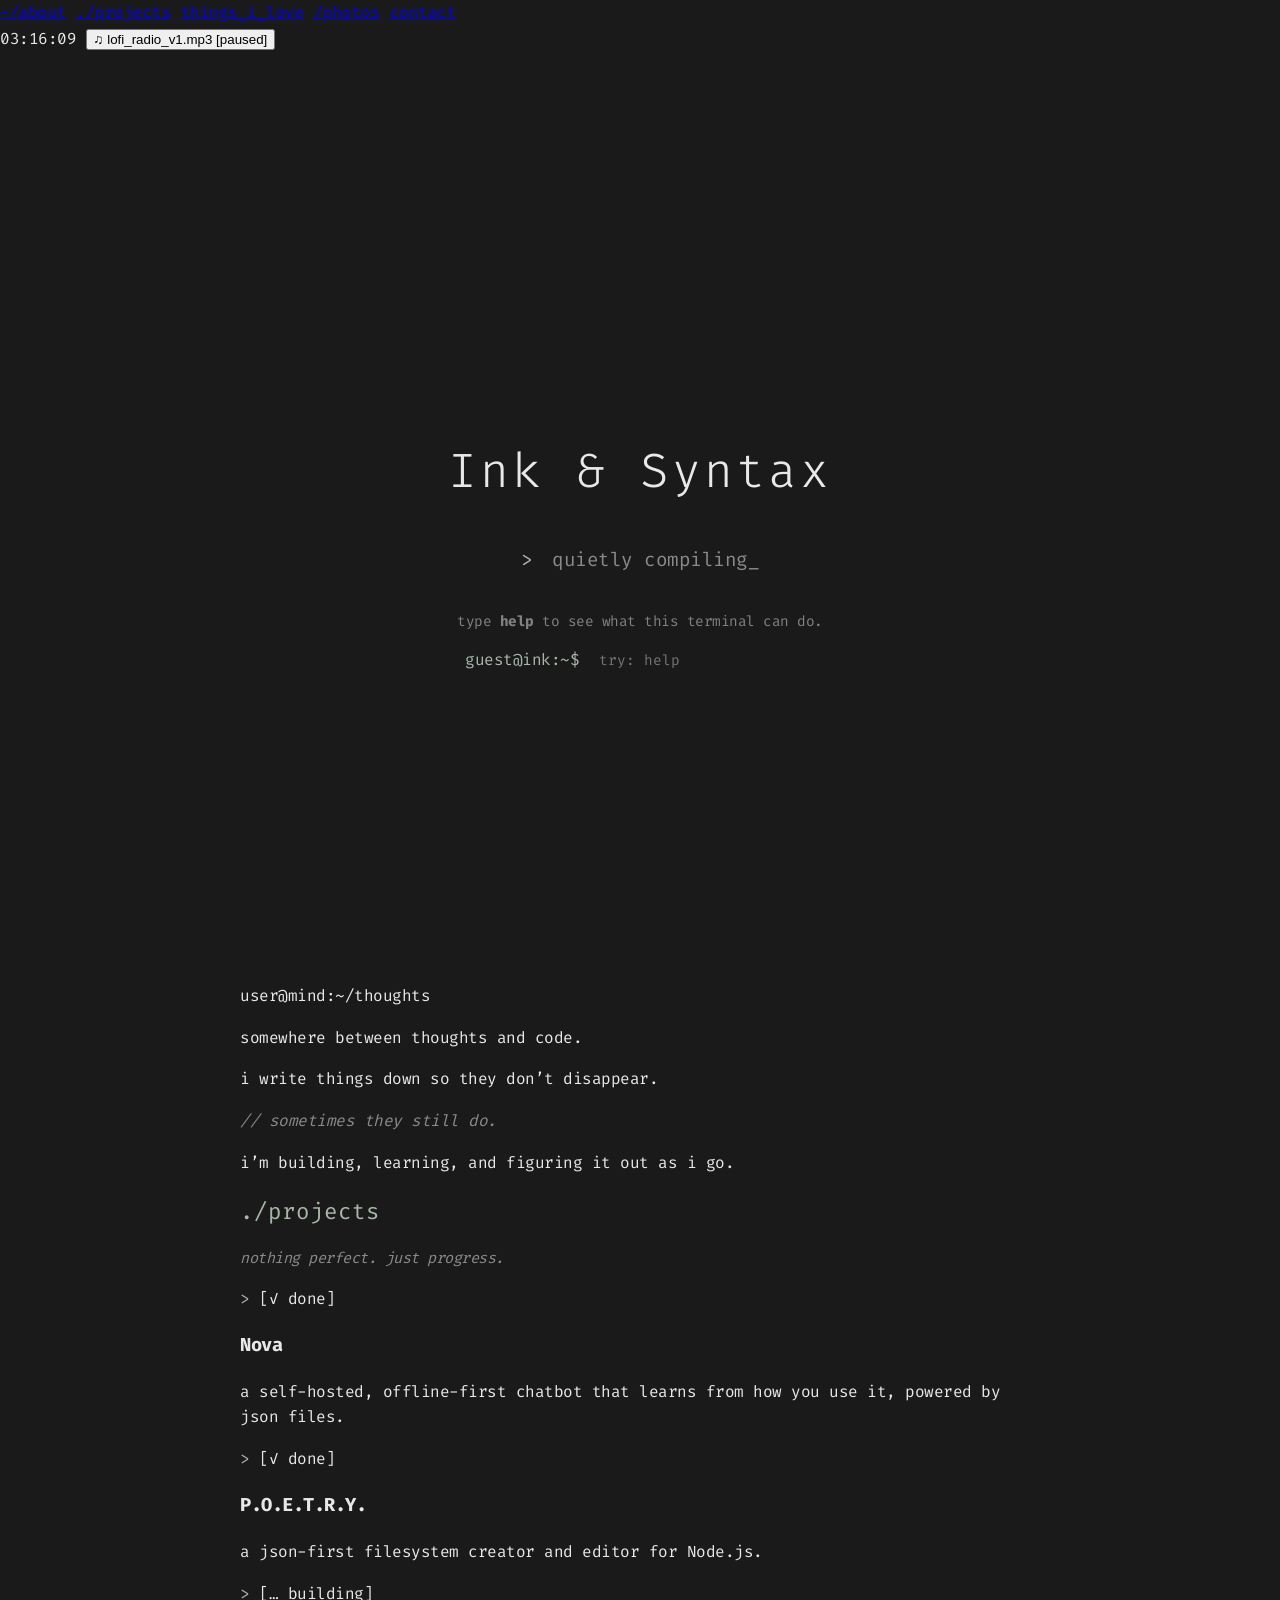
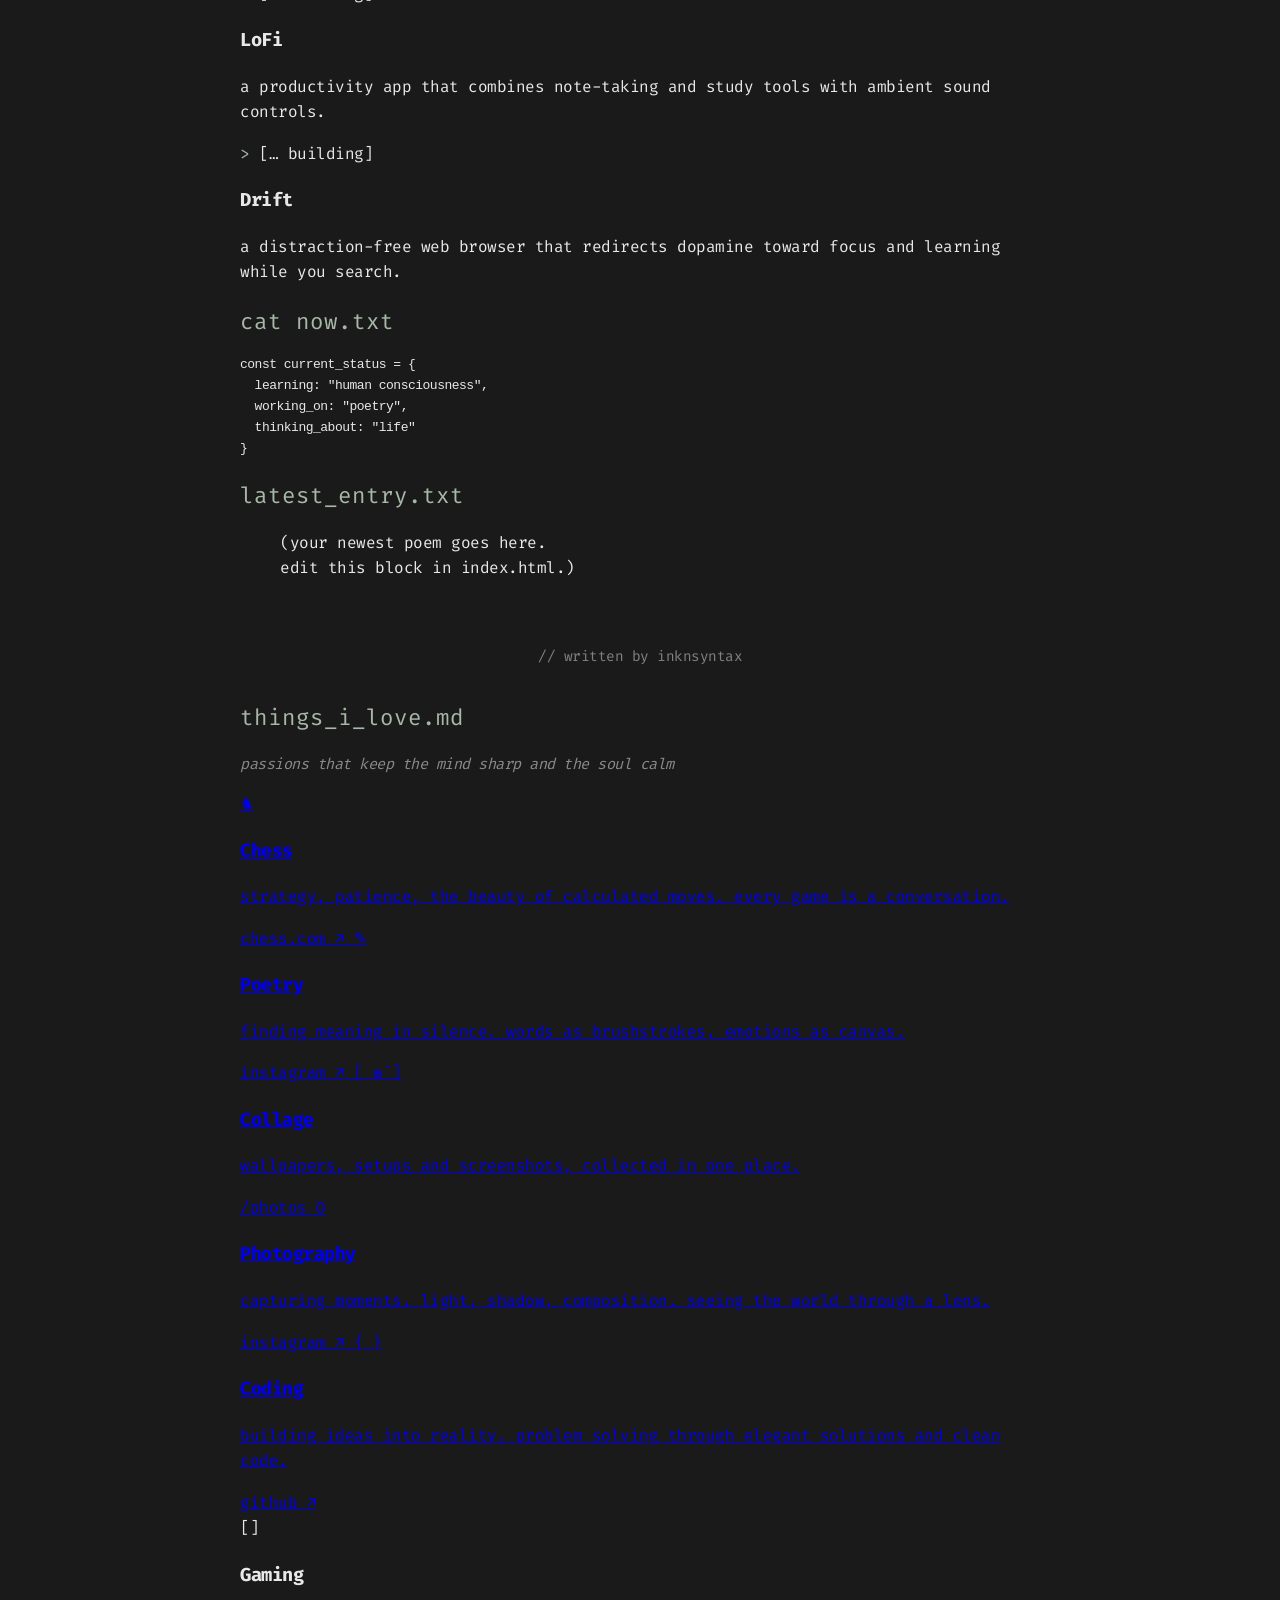
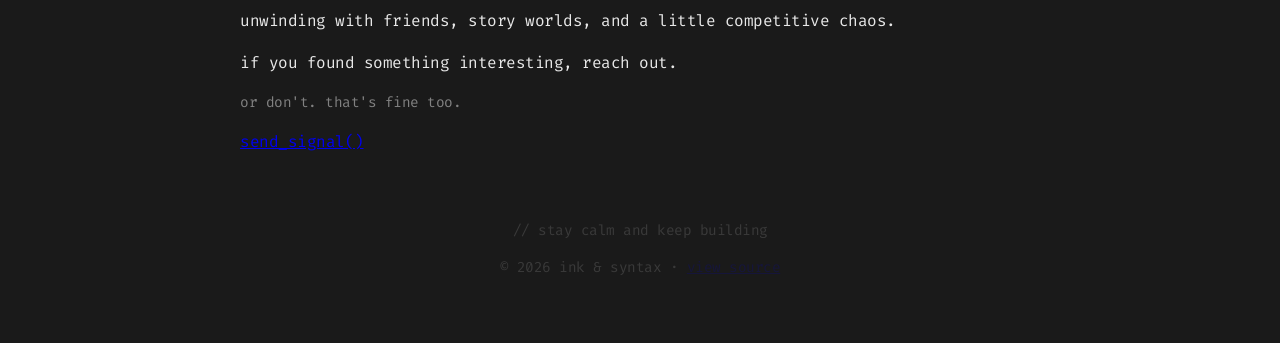
==== commit ffae73da: "Enhance HTML structure and SEO metadata Added meta tags for SEO and improved header structure." ====
--- a/index.html
+++ b/index.html
@@ -3,167 +3,166 @@
 <head>
     <meta charset="UTF-8">
     <meta name="viewport" content="width=device-width, initial-scale=1.0">
-    <title>Ink & Syntax</title>
-    <link rel="stylesheet" href="style.css">
+    <title>Ink &amp; Syntax</title>
+    <meta name="description" content="Ink &amp; Syntax: poetry, photos, chess and small tools, written somewhere between thoughts and code.">
+    <meta name="theme-color" content="#1a1a1a">
+    <meta property="og:title" content="Ink &amp; Syntax">
+    <meta property="og:description" content="quietly compiling. poetry, photos, chess and small tools.">
+    <meta property="og:type" content="website">
+    <meta property="og:url" content="https://inknsyntax.github.io/inknsyntax/">
+    <!-- add: <meta property="og:image" content="https://inknsyntax.github.io/inknsyntax/images/og.png"> -->
+    <link rel="icon" href="data:image/svg+xml,%3Csvg xmlns='http://www.w3.org/2000/svg' viewBox='0 0 32 32'%3E%3Crect width='32' height='32' rx='6' fill='%231a1a1a'/%3E%3Ctext x='4' y='22' font-family='monospace' font-size='16' fill='%23a8b8a8'%3E%3E_%3C/text%3E%3C/svg%3E">
     <link rel="preconnect" href="https://fonts.googleapis.com">
     <link rel="preconnect" href="https://fonts.gstatic.com" crossorigin>
     <link href="https://fonts.googleapis.com/css2?family=Fira+Code:wght@300;400;500&family=IBM+Plex+Mono:wght@300;400&display=swap" rel="stylesheet">
+    <link rel="stylesheet" href="style.css">
 </head>
 <body>
-    <div class="crt-overlay"></div>
-    <div class="scanlines"></div>
-    <div class="noise"></div>
-    
-    <div class="ui-bar">
-        <span class="clock" id="clock">00:00:00</span>
-        <button class="music-status" id="music-toggle" type="button" aria-label="Toggle lofi beats">♫ lofi_radio_v1.mp3 [paused]</button>
-    </div>
+    <div class="crt" aria-hidden="true"></div>
 
-    <div class="container">
-        <!-- Landing -->
+    <header class="topbar">
+        <nav aria-label="Primary">
+            <a href="#about">~/about</a>
+            <a href="#projects">./projects</a>
+            <a href="#hobbies">things_i_love</a>
+            <a href="Photos.html">/photos</a>
+            <a href="#contact">contact</a>
+        </nav>
+        <div class="ui">
+            <span class="clock" id="clock">00:00:00</span>
+            <button class="music" id="music-toggle" type="button" aria-pressed="false" aria-label="Toggle lofi music">♫ lofi_radio_v1.mp3 [paused]</button>
+        </div>
+    </header>
+
+    <main class="container">
         <section id="landing" class="screen">
-            <h1 class="glitch" data-text="Ink & Syntax">Ink & Syntax</h1>
-            <p class="status-line"><span class="prompt">></span> quietly compiling<span class="cursor">_</span></p>
-        </section>
+            <h1>Ink &amp; Syntax</h1>
+            <p class="status-line"><span class="prompt">&gt;</span> quietly compiling<span class="cursor">_</span></p>
 
-        <!-- Section 1: About -->
-        <section id="about" class="content-block">
-            <div class="terminal-header">
-                <span class="btn red"></span>
-                <span class="btn yellow"></span>
-                <span class="btn green"></span>
-                <span class="title">user@mind:~/thoughts</span>
-            </div>
-            <div class="terminal-body">
-                <p>somewhere between thoughts and code.</p>
-                <p>i write things down so they don’t disappear.</p>
-                <p class="comment">// sometimes they still do.</p>
-                <br>
-                <p class="highlight">i’m building, learning, and figuring it out as i go.</p>
+            <div class="term" id="term">
+                <div class="term-out" id="term-out" role="log" aria-live="polite">
+                    <p class="dim">type <b>help</b> to see what this terminal can do.</p>
+                </div>
+                <label class="term-in" for="cmd-input">
+                    <span class="prompt">guest@ink:~$</span>
+                    <input id="cmd-input" type="text" autocomplete="off" autocapitalize="none" spellcheck="false" placeholder="try: help">
+                </label>
             </div>
         </section>
 
-        <!-- Section 2: What I Do -->
-        <section id="what-i-do" class="content-block">
-            <h2>what_im_working_on.log</h2>
-            <ul>
-                <li>[ ] a productivity application that combines note-taking and study utilities with ambient sound controls</li>
-                <li>[✓] a self-hosted, offline-first intelligent chatbot designed to learn and grow with user interaction, with the use of json files</li>
-                <li>[ ] a distraction-free web browser designed to redirect dopamine and increase productivity and learning while searching</li>
-                <li>[✓] a JSON-first filesystem creator/editor for Node.js</li>
+        <section id="about" class="block reveal">
+            <div class="win-head">
+                <span class="dot red"></span><span class="dot yellow"></span><span class="dot green"></span>
+                <span class="win-title">user@mind:~/thoughts</span>
+            </div>
+            <div class="win-body">
+                <p class="type">somewhere between thoughts and code.</p>
+                <p class="type">i write things down so they don’t disappear.</p>
+                <p class="type comment">// sometimes they still do.</p>
+                <p class="type strong">i’m building, learning, and figuring it out as i go.</p>
+            </div>
+        </section>
+
+        <section id="projects" class="block reveal">
+            <h2>./projects</h2>
+            <p class="subtitle">nothing perfect. just progress.</p>
+            <!-- To link a project, wrap its name: <a href="https://github.com/inknsyntax/REPO">Nova</a> -->
+            <ul class="projects">
+                <li>
+                    <span class="status done">[✓ done]</span>
+                    <h3>Nova</h3>
+                    <p>a self-hosted, offline-first chatbot that learns from how you use it, powered by json files.</p>
+                </li>
+                <li>
+                    <span class="status done">[✓ done]</span>
+                    <h3>P.O.E.T.R.Y.</h3>
+                    <p>a json-first filesystem creator and editor for Node.js.</p>
+                </li>
+                <li>
+                    <span class="status wip">[… building]</span>
+                    <h3>LoFi</h3>
+                    <p>a productivity app that combines note-taking and study tools with ambient sound controls.</p>
+                </li>
+                <li>
+                    <span class="status wip">[… building]</span>
+                    <h3>Drift</h3>
+                    <p>a distraction-free web browser that redirects dopamine toward focus and learning while you search.</p>
+                </li>
             </ul>
         </section>
 
-        <!-- Section 3: Projects -->
-        <section id="projects" class="content-block">
-            <h2>./projects</h2>
-            <p class="subtitle">nothing perfect. just progress.</p>
-            <div class="project-list">
-
-                <div class="project-item">
-                    <span class="project-name">Nova</span>
-                    <span class="project-desc">a self-hosted, offline-first intelligent chatbot designed to learn and grow with user interaction, with the use of json files</span>
-                </div>
-
-                <div class="project-item">
-                    <span class="project-name">LoFi</span>
-                    <span class="project-desc">a productivity application that combines note-taking and study utilities with ambient sound controls</span>
-                </div>
-            </div>
-
-                <div class="project-item">
-                    <span class="project-name">Drift</span>
-                    <span class="project-desc">a distraction-free web browser designed to redirect dopamine and increase productivity and learning while searching</span>
-                </div>
-
-                <div class="project-item">
-                    <span class="project-name">P.O.E.T.R.Y.</span>
-                    <span class="project-desc">a JSON-first filesystem creator/editor for Node.js</span>
-                </div>
-
-            
+        <section id="now" class="block reveal">
+            <h2>cat now.txt</h2>
+            <pre class="code"><span class="kw">const</span> current_status = {
+  learning: <span class="str">"human consciousness"</span>,
+  working_on: <span class="str">"poetry"</span>,
+  thinking_about: <span class="str">"life"</span>
+}</pre>
         </section>
 
-        <!-- Section 4: Now -->
-        <section id="now" class="content-block">
-            <h2>cat now.txt</h2>
-            <div class="code-block">
-                <p><span class="keyword">const</span> current_status = {</p>
-                <p class="indent">learning: <span class="string">human consciousness</span>,</p>
-                <p class="indent">working_on: <span class="string">poetry</span>,</p>
-                <p class="indent">thinking_about: <span class="string">life</span></p>
-                <p>}</p>
+        <section id="entry" class="block reveal">
+            <h2>latest_entry.txt</h2>
+            <!-- Replace the lines below with a poem of yours. One <br> per line break. -->
+            <blockquote class="poem">
+                <p>(your newest poem goes here.<br>
+                edit this block in index.html.)</p>
+                <footer class="dim">// written by inknsyntax</footer>
+            </blockquote>
+        </section>
+
+        <section id="hobbies" class="block reveal">
+            <h2>things_i_love.md</h2>
+            <p class="subtitle">passions that keep the mind sharp and the soul calm</p>
+            <div class="cards">
+                <a class="card" data-c="chess" href="https://www.chess.com/member/inknsyntax" target="_blank" rel="noopener noreferrer">
+                    <span class="icon" aria-hidden="true">♞</span>
+                    <h3>Chess</h3>
+                    <p>strategy, patience, the beauty of calculated moves. every game is a conversation.</p>
+                    <span class="hint">chess.com ↗</span>
+                </a>
+                <a class="card" data-c="poetry" href="https://www.instagram.com/inknsyntax/" target="_blank" rel="noopener noreferrer">
+                    <span class="icon" aria-hidden="true">✎</span>
+                    <h3>Poetry</h3>
+                    <p>finding meaning in silence. words as brushstrokes, emotions as canvas.</p>
+                    <span class="hint">instagram ↗</span>
+                </a>
+                <a class="card" data-c="collage" href="Photos.html">
+                    <span class="icon" aria-hidden="true">[ ◉¯]</span>
+                    <h3>Collage</h3>
+                    <p>wallpapers, setups and screenshots, collected in one place.</p>
+                    <span class="hint">/photos</span>
+                </a>
+                <a class="card" data-c="photography" href="https://www.instagram.com/inknsyntax/" target="_blank" rel="noopener noreferrer">
+                    <span class="icon" aria-hidden="true">O</span>
+                    <h3>Photography</h3>
+                    <p>capturing moments. light, shadow, composition. seeing the world through a lens.</p>
+                    <span class="hint">instagram ↗</span>
+                </a>
+                <a class="card" data-c="coding" href="https://github.com/inknsyntax" target="_blank" rel="noopener noreferrer">
+                    <span class="icon" aria-hidden="true">{ }</span>
+                    <h3>Coding</h3>
+                    <p>building ideas into reality. problem solving through elegant solutions and clean code.</p>
+                    <span class="hint">github ↗</span>
+                </a>
+                <div class="card" data-c="gaming">
+                    <span class="icon" aria-hidden="true">[]</span>
+                    <h3>Gaming</h3>
+                    <p>unwinding with friends, story worlds, and a little competitive chaos.</p>
+                </div>
             </div>
         </section>
 
-        <!-- Section 5: Hobbies & Interests -->
-        <section id="hobbies" class="content-block">
-            <h2>things_i_love.md</h2>
-            <p class="subtitle">passions that keep the mind sharp and the soul calm</p>
-            <div class="hobbies-grid">
-                <a class="hobby-link" href="https://www.chess.com/member/inknsyntax" target="_blank" rel="noopener noreferrer" aria-label="Open Chess profile">
-                    <div class="hobby-card" data-category="chess">
-                        <div class="hobby-icon">♞</div>
-                        <h3>Chess</h3>
-                        <p>strategy, patience, the beauty of calculated moves. every game is a conversation.</p>
-                    </div>
-                </a>
-
-                <a class="hobby-link" href="https://www.instagram.com/inknsyntax/" target="_blank" rel="noopener noreferrer" aria-label="Open Poetry profile">
-                    <div class="hobby-card" data-category="poetry">
-                        <div class="hobby-icon">✎</div>
-                        <h3>Poetry</h3>
-                        <p>finding meaning in silence. words as brushstrokes, emotions as canvas.</p>
-                    </div>
-                </a>
-
-                <a class="hobbyh-link" href="https://inknsyntax.github.io/inknsyntax/Photos.html" target="_blank" rel="noopener noreferrer" aria-label="Check out the gallery">
-                    <div class=<hobby-card" data-category="collage">
-                        <div class="hobby-icon">[ ◉¯]</div>
-                        <h3>Collage</h3>
-                        <p>Check out the photos I take</p>
-                    </div>
-                </a>
-
-
-                <a class="hobby-link" href="https://www.instagram.com/inknsyntax/" target="_blank" rel="noopener noreferrer" aria-label="Open Photography profile">
-                    <div class="hobby-card" data-category="photography">
-                        <div class="hobby-icon">O</div>
-                        <h3>Photography</h3>
-                        <p>capturing moments. light, shadow, composition. seeing the world through a lens.</p>
-                    </div>
-                </a>
-
-                <a class="hobby-link" href="https://github.com/inknsyntax" target="_blank" rel="noopener noreferrer" aria-label="Open GitHub profile">
-                    <div class="hobby-card" data-category="coding">
-                        <div class="hobby-icon">{ }</div>
-                        <h3>Coding</h3>
-                        <p>building ideas into reality. problem solving through elegant solutions and clean code.</p>
-                    </div>
-                </a>
-
-                <a class="hobby-link" href="https://discord.com/users/1382187068373074001" target="_blank" rel="noopener noreferrer" aria-label="Open Discord profile for gaming">
-                    <div class="hobby-card" data-category="gaming">
-                        <div class="hobby-icon">[]</div>
-                        <h3>Gaming</h3>
-                        <p>unwinding with friends, story worlds, and a little competitive chaos.</p>
-                    </div>
-                </a>
-
-            </div>
-        </section>
-
-        <!-- Section 6: Contact -->
-        <section id="contact" class="content-block center-text">
+        <section id="contact" class="block reveal center">
             <p>if you found something interesting, reach out.</p>
             <p class="dim">or don't. that's fine too.</p>
-            <a href="https://discord.com/users/1382187068373074001" class="contact-btn">send_signal()</a>
+            <a class="btn" href="mailto:inknsyntax@gmail.com">send_signal()</a>
         </section>
 
         <footer>
-            <div class="footer-message"><span class="dim">// stay calm and keep building</span></div>
+            <p class="dim">// stay calm and keep building</p>
+            <p class="dim">© <span id="year">2026</span> ink &amp; syntax · <a href="https://github.com/inknsyntax" target="_blank" rel="noopener noreferrer">view source</a></p>
         </footer>
-    </div>
+    </main>
     <script src="script.js"></script>
 </body>
 </html>
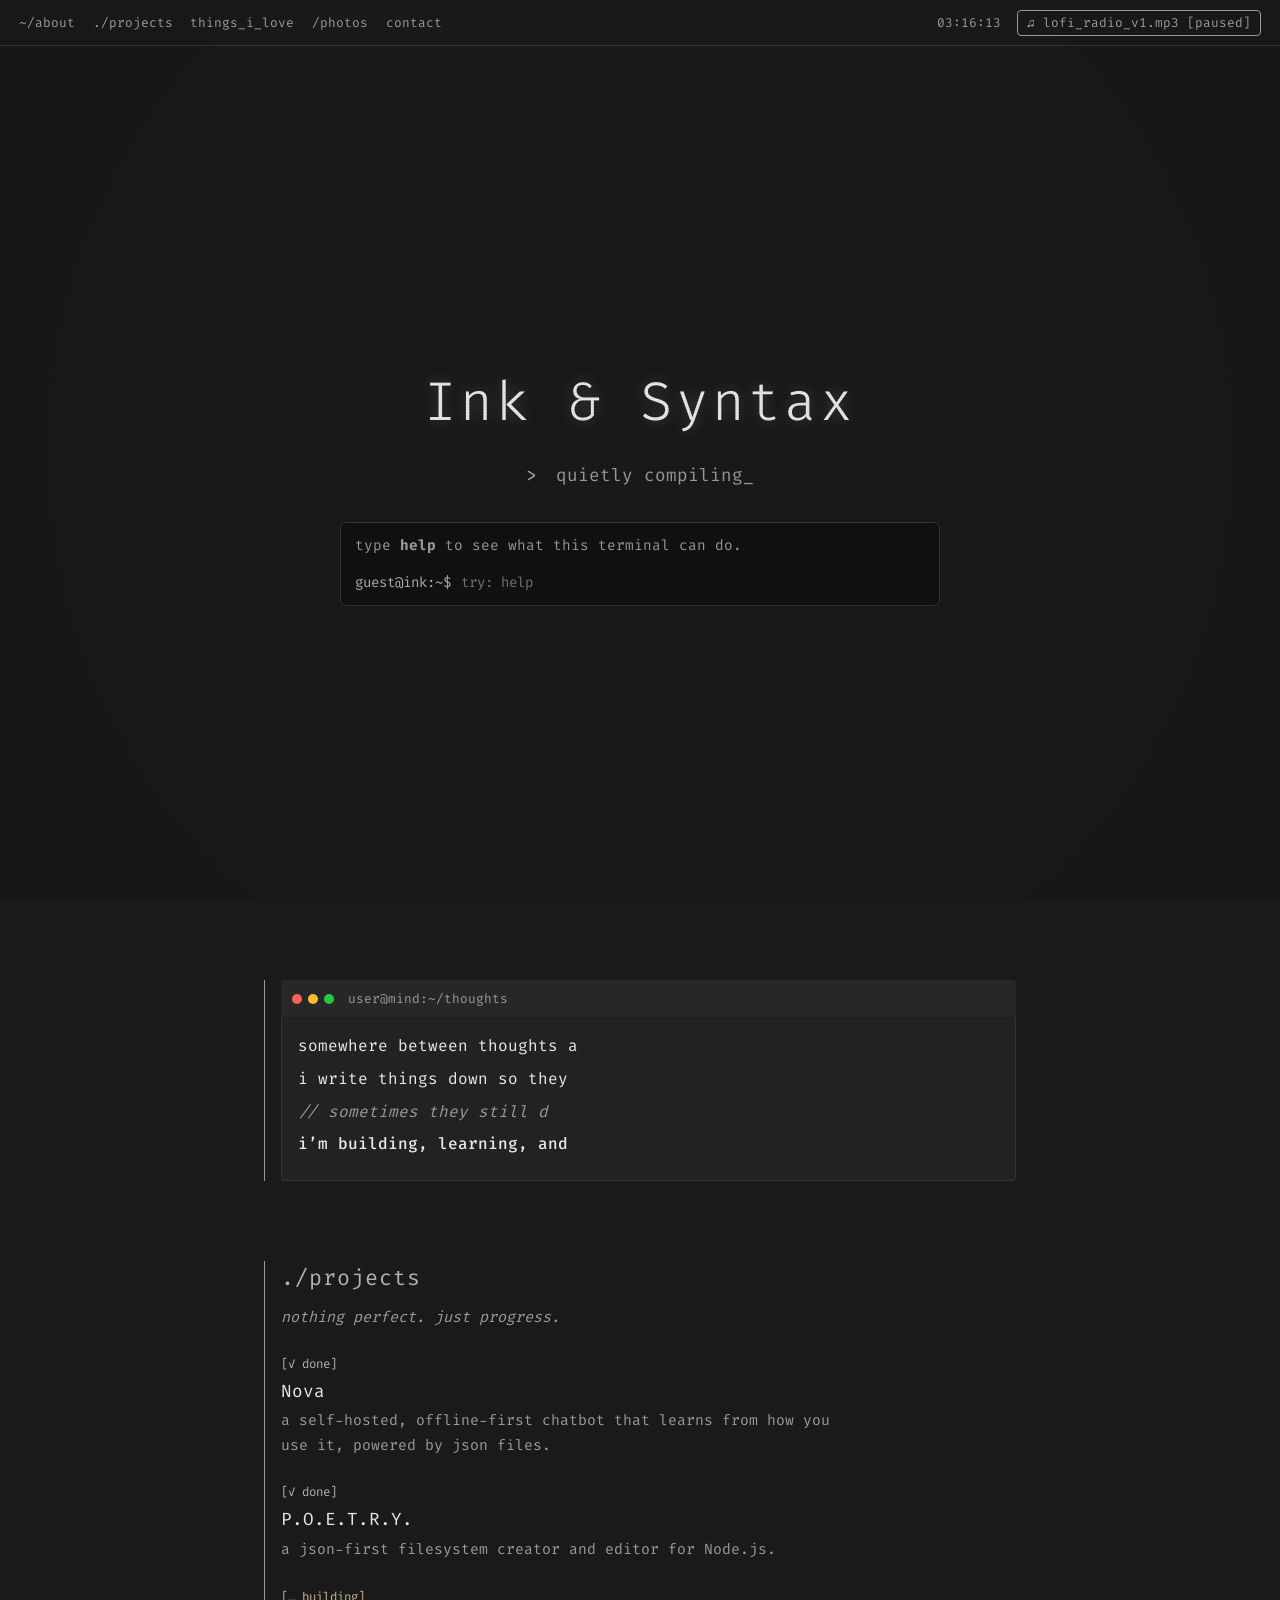
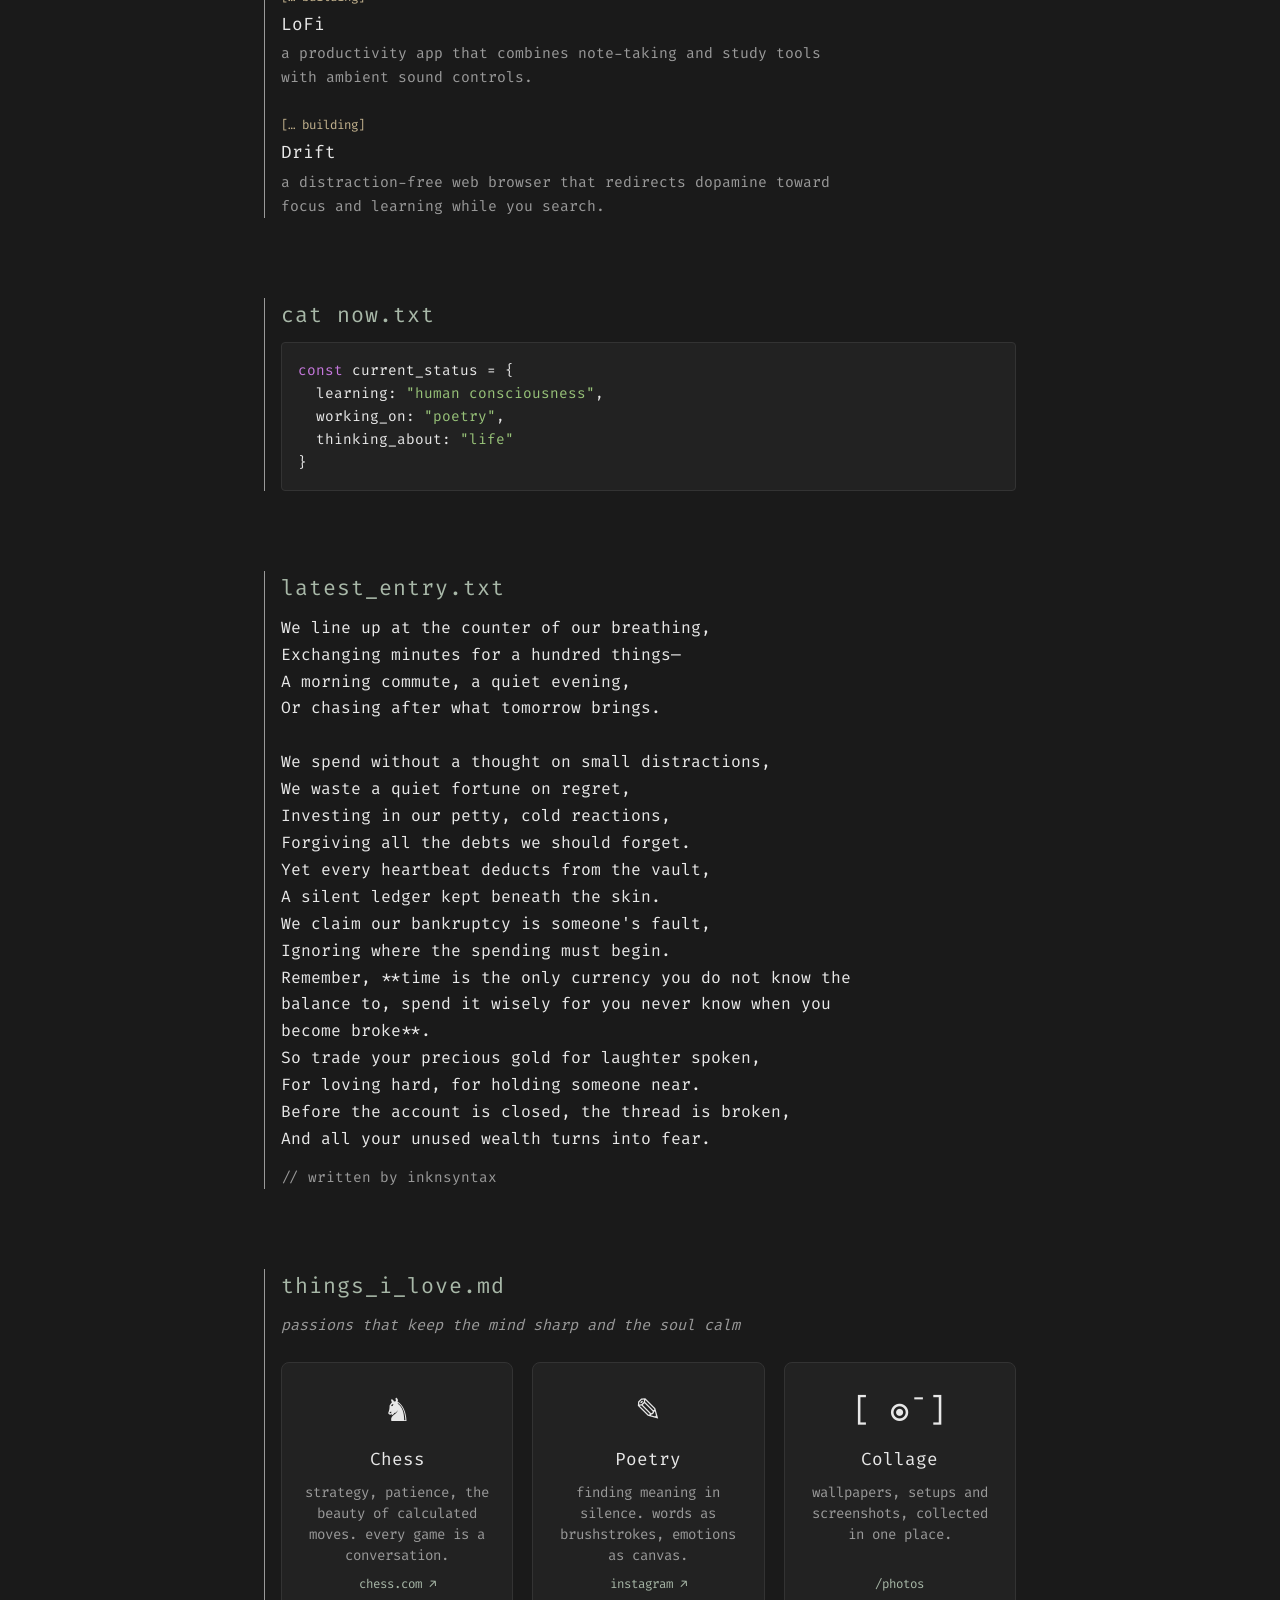
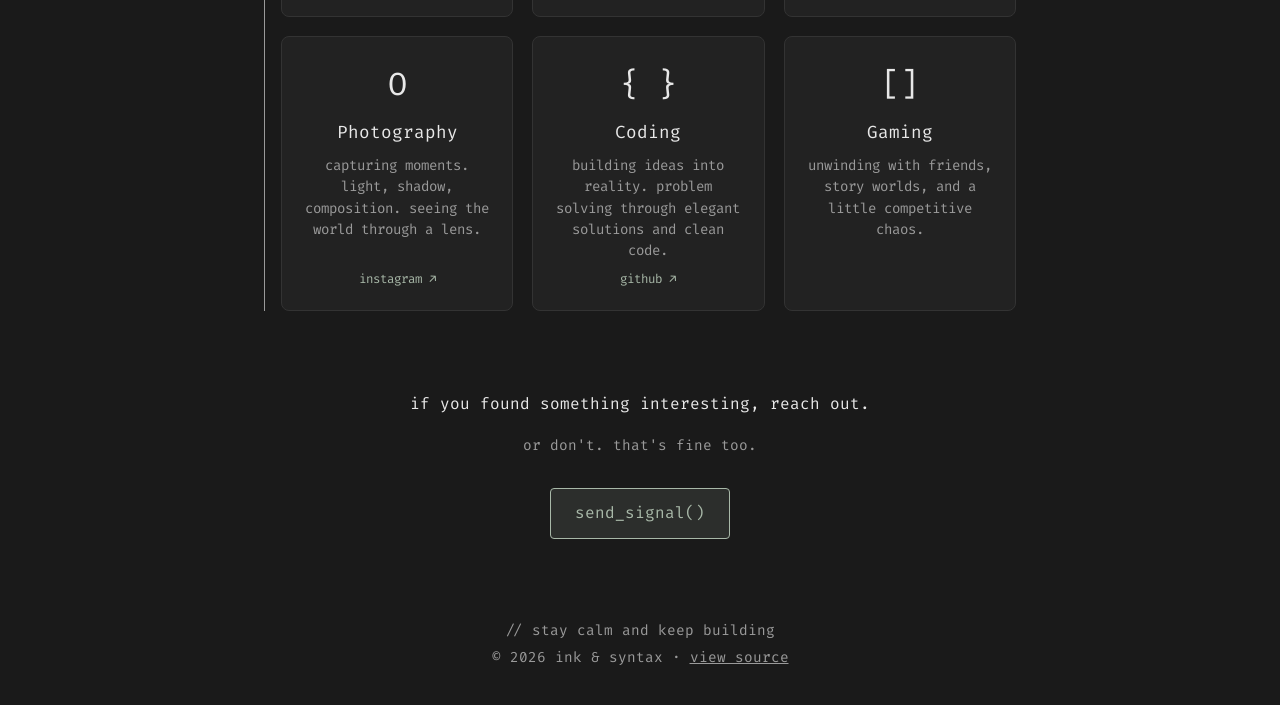
==== commit 4bcdf881: "Update index.html" ====
--- a/index.html
+++ b/index.html
@@ -104,8 +104,24 @@
             <h2>latest_entry.txt</h2>
             <!-- Replace the lines below with a poem of yours. One <br> per line break. -->
             <blockquote class="poem">
-                <p>(your newest poem goes here.<br>
-                edit this block in index.html.)</p>
+                <p>We line up at the counter of our breathing,
+                    <br> Exchanging minutes for a hundred things—
+                    <br> A morning commute, a quiet evening,
+                    <br> Or chasing after what tomorrow brings.
+                    <br>
+                    <br> We spend without a thought on small distractions,
+                    <br> We waste a quiet fortune on regret,
+                    <br> Investing in our petty, cold reactions,
+                    <br> Forgiving all the debts we should forget.
+                    <br> Yet every heartbeat deducts from the vault,
+                    <br> A silent ledger kept beneath the skin.
+                    <br> We claim our bankruptcy is someone's fault,
+                    <br> Ignoring where the spending must begin.
+                    <br> Remember, **time is the only currency you do not know the balance to, spend it wisely for you never know when you become broke**.
+                    <br> So trade your precious gold for laughter spoken,
+                    <br> For loving hard, for holding someone near.
+                    <br> Before the account is closed, the thread is broken,
+                    <br> And all your unused wealth turns into fear.</p>
                 <footer class="dim">// written by inknsyntax</footer>
             </blockquote>
         </section>
--- a/style.css
+++ b/style.css
@@ -1,535 +1,174 @@
 :root {
-    --bg-color: #1a1a1a;
-    --text-color: #e8e8e8;
-    --dim-color: #8a8a8a;
-    --accent-color: #a8b8a8; /* Soft sage green */
-    --highlight-color: #d4a5a5; /* Warm muted rose */
-    --secondary-accent: #8fa8c8; /* Soft blue */
-    --glow-color: rgba(168, 184, 168, 0.2);
-    --crt-bg: rgba(18, 16, 16, 0.35);
-    --font-primary: 'Fira Code', 'IBM Plex Mono', monospace;
+    --bg: #1a1a1a; --panel: #222; --head: #272727; --line: #333;
+    --text: #e8e8e8; --dim: #9a9a9a;
+    --accent: #a8b8a8; --rose: #d4a5a5; --blue: #8fa8c8; --gold: #c6b590;
+    --f: 'Fira Code', 'IBM Plex Mono', monospace;
 }
+[data-theme="light"] {
+    --bg: #f2f0ea; --panel: #e8e5dc; --head: #dedacf; --line: #cdc8bb;
+    --text: #222; --dim: #62625c;
+    --accent: #4a664a; --rose: #9a4f4f; --blue: #3a5f8a; --gold: #7d6a30;
+}
+* { box-sizing: border-box; }
+html { scroll-padding-top: 4.5rem; }
+@media (prefers-reduced-motion: no-preference) { html { scroll-behavior: smooth; } }
+body {
+    margin: 0; background: var(--bg); color: var(--text);
+    font-family: var(--f); line-height: 1.65; overflow-x: hidden;
+}
+a { color: var(--accent); }
+:focus-visible { outline: 2px solid var(--accent); outline-offset: 3px; }
+::selection { background: var(--accent); color: var(--bg); }
 
-body {
-    background-color: var(--bg-color);
-    color: var(--text-color);
-    font-family: var(--font-primary);
-    margin: 0;
-    padding: 0;
-    overflow-x: hidden;
-    line-height: 1.6;
-    letter-spacing: -0.5px;
-    animation: none;
+/* CRT: one quiet overlay */
+.crt {
+    position: fixed; inset: 0; z-index: 50; pointer-events: none; opacity: .35;
+    background:
+        radial-gradient(circle, transparent 55%, rgba(0,0,0,.25) 100%),
+        linear-gradient(rgba(0,0,0,0) 50%, rgba(0,0,0,.12) 50%) 0 0 / 100% 3px;
 }
+[data-theme="light"] .crt { opacity: .08; }
 
-/* CRT EFFECTS - SUBTLE & CALM */
-.crt-overlay {
-    background: radial-gradient(circle, rgba(18, 16, 16, 0) 50%, rgba(0, 0, 0, 0.1) 100%), linear-gradient(rgba(18, 16, 16, 0) 50%, rgba(0, 0, 0, 0.05) 50%);
-    background-size: 100% 2px, 3px 100%;
-    position: fixed;
-    top: 0;
-    left: 0;
-    width: 100%;
-    height: 100%;
-    z-index: 10;
-    pointer-events: none;
-    opacity: 0.4;
+/* Top bar */
+.topbar {
+    position: fixed; top: 0; left: 0; right: 0; z-index: 100;
+    display: flex; flex-wrap: wrap; justify-content: space-between; align-items: center; gap: .4rem 1.5rem;
+    padding: .6rem 1.2rem; font-size: .8rem;
+    background: color-mix(in srgb, var(--bg) 88%, transparent);
+    border-bottom: 1px solid var(--line);
+    backdrop-filter: blur(6px);
 }
+.topbar nav { display: flex; flex-wrap: wrap; gap: .3rem 1.1rem; }
+.topbar a { color: var(--dim); text-decoration: none; }
+.topbar a:hover { color: var(--accent); }
+.ui { display: flex; align-items: center; gap: 1rem; color: var(--dim); }
+.music {
+    font: inherit; color: var(--dim); background: transparent; cursor: pointer;
+    border: 1px solid var(--dim); border-radius: 4px; padding: .1rem .55rem; transition: .2s;
+}
+.music:hover, .music.on { color: var(--accent); border-color: var(--accent); }
+.music.on { box-shadow: 0 0 12px color-mix(in srgb, var(--accent) 25%, transparent); }
 
-.scanlines {
-    background: linear-gradient(rgba(18, 16, 16, 0) 50%, rgba(0, 0, 0, 0.08) 50%);
-    background-size: 100% 4px;
-    position: fixed;
-    top: 0;
-    left: 0;
-    width: 100%;
-    height: 100%;
-    z-index: 11;
-    pointer-events: none;
-    opacity: 0.2;
+.container { position: relative; z-index: 2; max-width: 800px; margin: 0 auto; padding: 0 1.5rem 2rem; }
+
+/* Landing */
+.screen {
+    min-height: 100vh; display: flex; flex-direction: column;
+    justify-content: center; align-items: center; text-align: center; padding-top: 4rem;
 }
+h1 {
+    margin: 0 0 .8rem; font-weight: 300; font-size: clamp(2.2rem, 8vw, 3.4rem); letter-spacing: 3px;
+    text-shadow: 0 0 14px color-mix(in srgb, var(--accent) 30%, transparent);
+}
+.status-line { margin: 0 0 2rem; font-size: 1.1rem; color: var(--dim); }
+.prompt { color: var(--accent); margin-right: .5rem; }
+.cursor { animation: blink 1s step-end infinite; }
+@keyframes blink { 50% { opacity: 0; } }
 
-.noise {
-    position: fixed;
-    top: 0;
-    left: 0;
-    width: 100%;
-    height: 100%;
-    pointer-events: none;
-    z-index: 12;
-    opacity: 0.02;
-    background-image: url('[data-uri]');
-    animation: grain 0.5s steps(1) infinite;
+/* Terminal */
+.term {
+    width: 100%; max-width: 600px; text-align: left; font-size: .88rem;
+    background: #111; border: 1px solid var(--line); border-radius: 6px; overflow: hidden;
 }
+[data-theme="light"] .term { background: var(--panel); }
+.term-out { max-height: 11rem; overflow-y: auto; padding: .7rem .9rem 0; }
+.term-out p { margin: 0 0 .2rem; white-space: pre-wrap; word-break: break-word; }
+.term-out .echo { color: var(--dim); }
+.term-out .err { color: var(--rose); }
+.term-in { display: flex; align-items: center; padding: .6rem .9rem; cursor: text; }
+.term-in .prompt { white-space: nowrap; }
+#cmd-input { flex: 1; min-width: 0; background: transparent; border: 0; outline: 0; color: var(--text); font: inherit; caret-color: var(--accent); }
+.term:focus-within { border-color: var(--accent); }
 
-@keyframes grain {
-    0%, 100% { transform:translate(0, 0) }
-    10% { transform:translate(-5%, -10%) }
-    20% { transform:translate(-15%, 5%) }
-    30% { transform:translate(7%, -25%) }
-    40% { transform:translate(-5%, 25%) }
-    50% { transform:translate(-15%, 10%) }
-    60% { transform:translate(15%, 0%) }
-    70% { transform:translate(0%, 15%) }
-    80% { transform:translate(3%, 35%) }
-    90% { transform:translate(-10%, 10%) }
+/* Blocks */
+.block { margin: 5rem 0; padding-left: 1rem; border-left: 1px solid var(--dim); }
+.block.center { text-align: center; border-left: 0; padding-left: 0; }
+h2 { margin: 0 0 .5rem; font-size: 1.35rem; font-weight: 400; letter-spacing: 1px; color: var(--accent); }
+h3 { margin: 0; font-size: 1.1rem; font-weight: 400; }
+.subtitle { margin: 0 0 1.5rem; color: var(--dim); font-style: italic; font-size: .95rem; }
+.dim { color: var(--dim); font-size: .9rem; }
+.comment { color: var(--dim); font-style: italic; }
+.strong { font-weight: 500; }
+
+.js .reveal { opacity: 0; transition: opacity .7s ease; }
+.js .reveal.in { opacity: 1; }
+
+/* About window */
+.win-head { display: flex; align-items: center; gap: 6px; padding: .5rem .7rem; background: var(--head); border-radius: 4px 4px 0 0; }
+.dot { width: 10px; height: 10px; border-radius: 50%; }
+.red { background: #ff5f56; } .yellow { background: #ffbd2e; } .green { background: #27c93f; }
+.win-title { margin-left: 8px; font-size: .8rem; color: var(--dim); }
+.win-body { padding: 1rem; background: var(--panel); border: 1px solid var(--line); border-top: 0; border-radius: 0 0 4px 4px; }
+.win-body p { margin: 0 0 .4rem; }
+.t-off { opacity: 0; }
+
+/* Projects */
+.projects { list-style: none; margin: 0; padding: 0; display: grid; gap: 1.6rem; }
+.projects li { display: grid; gap: .15rem; }
+.projects p { margin: 0; color: var(--dim); font-size: .92rem; max-width: 62ch; }
+.status { font-size: .78rem; }
+.status.done { color: var(--accent); }
+.status.wip { color: var(--gold); }
+
+/* Code + poem */
+.code {
+    margin: 0; padding: 1rem; overflow-x: auto; font: .9rem/1.6 var(--f);
+    background: var(--panel); border: 1px solid var(--line); border-radius: 4px;
 }
+.kw { color: #c678dd; } .str { color: #98c379; }
+[data-theme="light"] .kw { color: #7a3a99; } [data-theme="light"] .str { color: #3c7a2a; }
+.poem { margin: 0; padding: 0; }
+.poem p { margin: 0 0 .8rem; font-size: 1.02rem; max-width: 60ch; }
+.poem footer { margin: 0; text-align: left; }
 
-@keyframes textShadow {
-    0% { text-shadow: 0.4389924193300864px 0 1px rgba(0,30,255,0.5), -0.4389924193300864px 0 1px rgba(255,0,80,0.3), 0 0 3px; }
-    5% { text-shadow: 2.7928974010788217px 0 1px rgba(0,30,255,0.5), -2.7928974010788217px 0 1px rgba(255,0,80,0.3), 0 0 3px; }
-    /* ... more flicker steps could be added but simpler is better for perf */
-    100% { text-shadow: 0.4389924193300864px 0 1px rgba(0,30,255,0.5), -0.4389924193300864px 0 1px rgba(255,0,80,0.3), 0 0 3px; }
+/* Hobby cards */
+.cards { display: grid; grid-template-columns: repeat(auto-fit, minmax(220px, 1fr)); gap: 1.2rem; }
+.card {
+    display: flex; flex-direction: column; gap: .5rem; padding: 1.3rem; text-align: center;
+    color: var(--text); text-decoration: none; background: var(--panel);
+    border: 1px solid var(--line); border-radius: 8px; transition: border-color .25s, transform .25s;
 }
+a.card:hover { border-color: var(--accent); transform: translateY(-2px); }
+.card[data-c="chess"]:hover { border-color: var(--blue); }
+.card[data-c="poetry"]:hover { border-color: var(--rose); }
+.card[data-c="gaming"] { cursor: default; }
+.icon { font-size: 2rem; }
+.card p { margin: 0; flex: 1; color: var(--dim); font-size: .88rem; line-height: 1.5; }
+.hint { font-size: .78rem; color: var(--accent); }
 
-.container {
-    max-width: 800px;
-    margin: 0 auto;
-    padding: 2rem;
-    position: relative;
-    z-index: 2; /* Above effects */
+/* Contact + footer */
+.btn {
+    display: inline-block; margin-top: 1rem; padding: .7rem 1.5rem; text-decoration: none;
+    color: var(--accent); border: 1px solid var(--accent); border-radius: 4px;
+    background: color-mix(in srgb, var(--accent) 12%, transparent); transition: .25s;
 }
+.btn:hover { background: var(--accent); color: var(--bg); }
+footer { text-align: center; margin-top: 4rem; }
+footer p { margin: .2rem 0; font-size: .8rem; }
+footer a { color: var(--dim); }
 
-/* UI Bar (Clock & Music) */
-.ui-bar {
-    position: fixed;
-    top: 1rem;
-    right: 2rem;
-    font-size: 0.8rem;
-    color: var(--dim-color);
-    z-index: 100;
-    display: flex;
-    gap: 1.5rem;
-    background: rgba(0,0,0,0.6);
-    padding: 0.2rem 0.5rem;
-    border-radius: 4px;
+/* Photos page */
+.page { padding-top: 5.5rem; }
+.page h1 { font-size: 2rem; text-align: left; }
+.gallery { display: grid; grid-template-columns: repeat(auto-fill, minmax(230px, 1fr)); gap: 1rem; margin-bottom: 3rem; }
+.shot { margin: 0; background: var(--panel); border: 1px solid var(--line); border-radius: 6px; overflow: hidden; }
+.shot button { display: block; width: 100%; padding: 0; border: 0; background: none; cursor: zoom-in; }
+.shot img { display: block; width: 100%; height: 190px; object-fit: cover; }
+.shot figcaption { padding: .5rem .7rem; font-size: .8rem; color: var(--dim); }
+.shot.empty { min-height: 190px; display: grid; place-items: center; padding: 1rem; text-align: center; border-style: dashed; color: var(--dim); font-size: .8rem; }
+#lb { max-width: min(92vw, 1000px); padding: 0; border: 1px solid var(--line); background: var(--panel); color: var(--text); }
+#lb::backdrop { background: rgba(0,0,0,.8); }
+#lb img { display: block; max-width: 100%; max-height: 80vh; margin: 0 auto; }
+#lb p { margin: 0; padding: .7rem 1rem; font-size: .85rem; }
+
+@media (max-width: 600px) {
+    .topbar { padding: .5rem .8rem; }
+    .clock { display: none; }
+    .container { padding: 0 1rem 2rem; }
+    .block { margin: 3.5rem 0; }
 }
-
-.clock {
-    font-family: var(--font-primary);
+@media (prefers-reduced-motion: reduce) {
+    .cursor { animation: none; }
+    .js .reveal { opacity: 1; transition: none; }
+    .card, a.card:hover { transition: none; transform: none; }
 }
-
-.music-status {
-    font-family: var(--font-primary);
-    cursor: pointer;
-    background: rgba(168, 184, 168, 0.12);
-    border: 1px solid var(--dim-color);
-    color: var(--dim-color);
-    border-radius: 4px;
-    padding: 0.15rem 0.55rem;
-    transition: all 0.25s ease;
-}
-
-.music-status:hover {
-    color: var(--accent-color);
-    border-color: var(--accent-color);
-}
-
-.music-status.playing {
-    color: var(--accent-color);
-    border-color: var(--accent-color);
-    box-shadow: 0 0 12px rgba(168, 184, 168, 0.22);
-}
-
-/* Terminal Input for Commands */
-.terminal-input-area {
-    display: flex;
-    align-items: center;
-    background: #111;
-    padding: 0.5rem;
-    border: 1px solid var(--dim-color);
-    border-radius: 4px;
-    max-width: 600px;
-    margin: 0 auto 1rem auto;
-}
-
-.terminal-input-area .prompt {
-    color: var(--accent-color);
-    margin-right: 0.5rem;
-    font-size: 0.9rem;
-}
-
-#cmd-input {
-    background: transparent;
-    border: none;
-    color: var(--text-color);
-    font-family: var(--font-primary);
-    font-size: 0.9rem;
-    flex-grow: 1;
-    outline: none;
-    caret-color: var(--accent-color);
-}
-
-/* Scrollbar */
-::-webkit-scrollbar {
-    width: 8px;
-}
-
-::-webkit-scrollbar-track {
-    background: var(--bg-color);
-}
-
-::-webkit-scrollbar-thumb {
-    background: var(--dim-color);
-    border-radius: 4px;
-}
-
-::-webkit-scrollbar-thumb:hover {
-    background: var(--accent-color);
-}
-
-/* Selection */
-::selection {
-    background: var(--accent-color);
-    color: var(--bg-color);
-    text-shadow: none;
-}
-
-
-
-/* Landing Section */
-#landing {
-    height: 100vh;
-    display: flex;
-    flex-direction: column;
-    justify-content: center;
-    align-items: center;
-    text-align: center;
-}
-
-h1 {
-    font-weight: 300;
-    font-size: 3rem;
-    margin-bottom: 1rem;
-    letter-spacing: 3px;
-    color: var(--text-color);
-}
-
-.status-line {
-    font-size: 1.2rem;
-    color: var(--dim-color);
-}
-
-.prompt {
-    color: var(--accent-color);
-    margin-right: 0.5rem;
-}
-
-.cursor {
-    animation: blink 1s step-end infinite;
-}
-
-@keyframes blink {
-    0%, 100% { opacity: 1; }
-    50% { opacity: 0; }
-}
-
-/* Glitch Effect - Subtle */
-.glitch {
-    position: relative;
-    color: var(--text-color);
-    text-shadow: 0 0 10px rgba(168, 184, 168, 0.2);
-}
-
-.glitch::before,
-.glitch::after {
-    content: attr(data-text);
-    position: absolute;
-    top: 0;
-    left: 0;
-    width: 100%;
-    height: 100%;
-    opacity: 0;
-}
-
-.glitch::before {
-    left: 2px;
-    text-shadow: -1px 0 rgba(168, 184, 168, 0.3);
-    clip: rect(44px, 450px, 56px, 0);
-    animation: glitch-anim 8s infinite linear alternate-reverse;
-}
-
-.glitch::after {
-    left: -2px;
-    text-shadow: -1px 0 rgba(143, 168, 200, 0.3);
-    clip: rect(44px, 450px, 56px, 0);
-    animation: glitch-anim2 6s infinite linear alternate-reverse;
-}
-
-/* Content Blocks */
-.content-block {
-    margin-top: 4rem;
-    margin-bottom: 4rem;
-    padding-left: 1rem;
-    border-left: 1px solid var(--dim-color); /* Imperfect border */
-}
-
-/* Specific Section Styles */
-.terminal-header {
-    background: #252525;
-    padding: 0.5rem;
-    border-radius: 4px 4px 0 0;
-    display: flex;
-    align-items: center;
-    margin-bottom: 0.5rem;
-}
-
-.btn {
-    width: 10px;
-    height: 10px;
-    border-radius: 50%;
-    margin-right: 5px;
-    display: inline-block;
-}
-
-.red { background: #ff5f56; }
-.yellow { background: #ffbd2e; }
-.green { background: #27c93f; }
-
-.title {
-    margin-left: 10px;
-    font-size: 0.8rem;
-    color: #888;
-}
-
-.terminal-body {
-    background: #222;
-    padding: 1rem;
-    border-radius: 0 0 4px 4px;
-    border: 1px solid #2a2a2a;
-}
-
-.comment {
-    color: var(--dim-color);
-    font-style: italic;
-}
-
-.highlight {
-    color: var(--text-color);
-    font-weight: 500;
-}
-
-ul {
-    list-style: none;
-    padding: 0;
-}
-
-h2 {
-    font-size: 1.4rem;
-    font-weight: 400;
-    letter-spacing: 1px;
-    margin-bottom: 1rem;
-    color: var(--accent-color);
-}
-
-li {
-    margin-bottom: 0.5rem;
-}
-
-li::before {
-    content: "> ";
-    color: var(--accent-color);
-}
-
-.project-item {
-    margin-bottom: 1rem;
-}
-
-.project-name {
-    display: inline-block;
-    min-width: 120px;
-    color: var(--accent-color);
-}
-
-.project-desc {
-    color: var(--dim-color);
-}
-
-.code-block {
-    background: #222;
-    padding: 1rem;
-    border-radius: 4px;
-    font-size: 0.9rem;
-    color: #d8d8d8;
-    border: 1px solid #2a2a2a;
-}
-
-.keyword { color: #c678dd; } /* Purple */
-.string { color: #98c379; } /* Green */
-.indent { margin-left: 1.5rem; }
-
-.center-text {
-    text-align: center;
-    border-left: none; /* Remove side border for contact */
-}
-
-.email-link {
-    display: inline-block;
-    margin-top: 1rem;
-    color: var(--accent-color);
-    text-decoration: none;
-    border-bottom: 1px dashed var(--accent-color);
-}
-
-.email-link:hover {
-    background: var(--accent-color);
-    color: var(--bg-color);
-}
-
-.dim {
-    opacity: 0.5;
-    font-size: 0.9rem;
-}
-
-footer {
-    text-align: center;
-    margin-top: 4rem;
-    margin-bottom: 2rem;
-    opacity: 0.3;
-    font-size: 0.8rem;
-}
-
-.footer-message {
-    font-size: 0.85rem;
-}
-
-/* Hobbies Grid Section */
-.hobbies-grid {
-    display: grid;
-    grid-template-columns: repeat(auto-fit, minmax(200px, 1fr));
-    gap: 1.5rem;
-    margin-top: 2rem;
-}
-
-.hobby-link {
-    text-decoration: none;
-    color: inherit;
-    display: block;
-}
-
-.hobby-card {
-    background: rgba(26, 26, 26, 0.8);
-    border: 1px solid var(--dim-color);
-    border-radius: 8px;
-    padding: 1.5rem;
-    text-align: center;
-    transition: all 0.3s ease;
-    cursor: pointer;
-    position: relative;
-    overflow: hidden;
-}
-
-.hobby-card::before {
-    content: '';
-    position: absolute;
-    top: 0;
-    left: -100%;
-    width: 100%;
-    height: 100%;
-    background: linear-gradient(90deg, transparent, rgba(168, 184, 168, 0.1), transparent);
-    transition: left 0.5s ease;
-    z-index: 1;
-}
-
-.hobby-card:hover::before {
-    left: 100%;
-}
-
-.hobby-card:hover {
-    border-color: var(--accent-color);
-    box-shadow: 0 0 20px rgba(168, 184, 168, 0.15);
-    transform: translateY(-2px);
-}
-
-.hobby-card[data-category="chess"]:hover {
-    border-color: var(--secondary-accent);
-    box-shadow: 0 0 20px rgba(143, 168, 200, 0.15);
-}
-
-.hobby-card[data-category="music"]:hover {
-    border-color: var(--highlight-color);
-    box-shadow: 0 0 20px rgba(212, 165, 165, 0.15);
-}
-
-.hobby-card[data-category="gaming"]:hover {
-    border-color: #c6b590;
-    box-shadow: 0 0 20px rgba(198, 181, 144, 0.18);
-}
-
-.hobby-icon {
-    font-size: 2.5rem;
-    margin-bottom: 1rem;
-    display: block;
-    transition: transform 0.3s ease;
-}
-
-.hobby-card:hover .hobby-icon {
-    transform: scale(1.15);
-}
-
-.hobby-card h3 {
-    margin: 0.5rem 0 1rem 0;
-    font-size: 1.2rem;
-    color: var(--text-color);
-    font-weight: 400;
-    letter-spacing: 1px;
-}
-
-.hobby-card p {
-    font-size: 0.9rem;
-    color: var(--dim-color);
-    margin: 0;
-    line-height: 1.5;
-}
-
-.contact-btn {
-    display: inline-block;
-    margin-top: 1rem;
-    padding: 0.7rem 1.5rem;
-    background: rgba(168, 184, 168, 0.15);
-    border: 1px solid var(--accent-color);
-    color: var(--accent-color);
-    text-decoration: none;
-    border-radius: 4px;
-    transition: all 0.3s ease;
-    font-size: 0.95rem;
-}
-
-.contact-btn:hover {
-    background: var(--accent-color);
-    color: var(--bg-color);
-    box-shadow: 0 0 15px rgba(168, 184, 168, 0.3);
-}
-
-.subtitle {
-    font-size: 0.95rem;
-    color: var(--dim-color);
-    font-style: italic;
-    margin-top: 0.5rem;
-}
-
-/* Animations Keyframes */
-@keyframes glitch-anim {
-    0% { clip: rect(2px, 9999px, 86px, 0); transform: skew(0.5deg); }
-    5% { clip: rect(61px, 9999px, 88px, 0); transform: skew(0.3deg); }
-    /* ... more keyframes for complex glitch ... */
-    100% { clip: rect(78px, 9999px, 12px, 0); transform: skew(0.1deg); }
-}
-
-@keyframes glitch-anim2 {
-    0% { clip: rect(29px, 9999px, 16px, 0); transform: skew(0.5deg); }
-    5% { clip: rect(78px, 9999px, 7px, 0); transform: skew(0.6deg); }
-    /* ... */
-    100% { clip: rect(98px, 9999px, 100px, 0); transform: skew(0.8deg); }
-}
-
-/* Responsive adjustments */
-@media (max-width: 600px) {
-    .container {
-        padding: 1rem;
-    }
-    
-    .terminal-body, .code-block {
-        font-size: 0.85rem;
-    }
-}
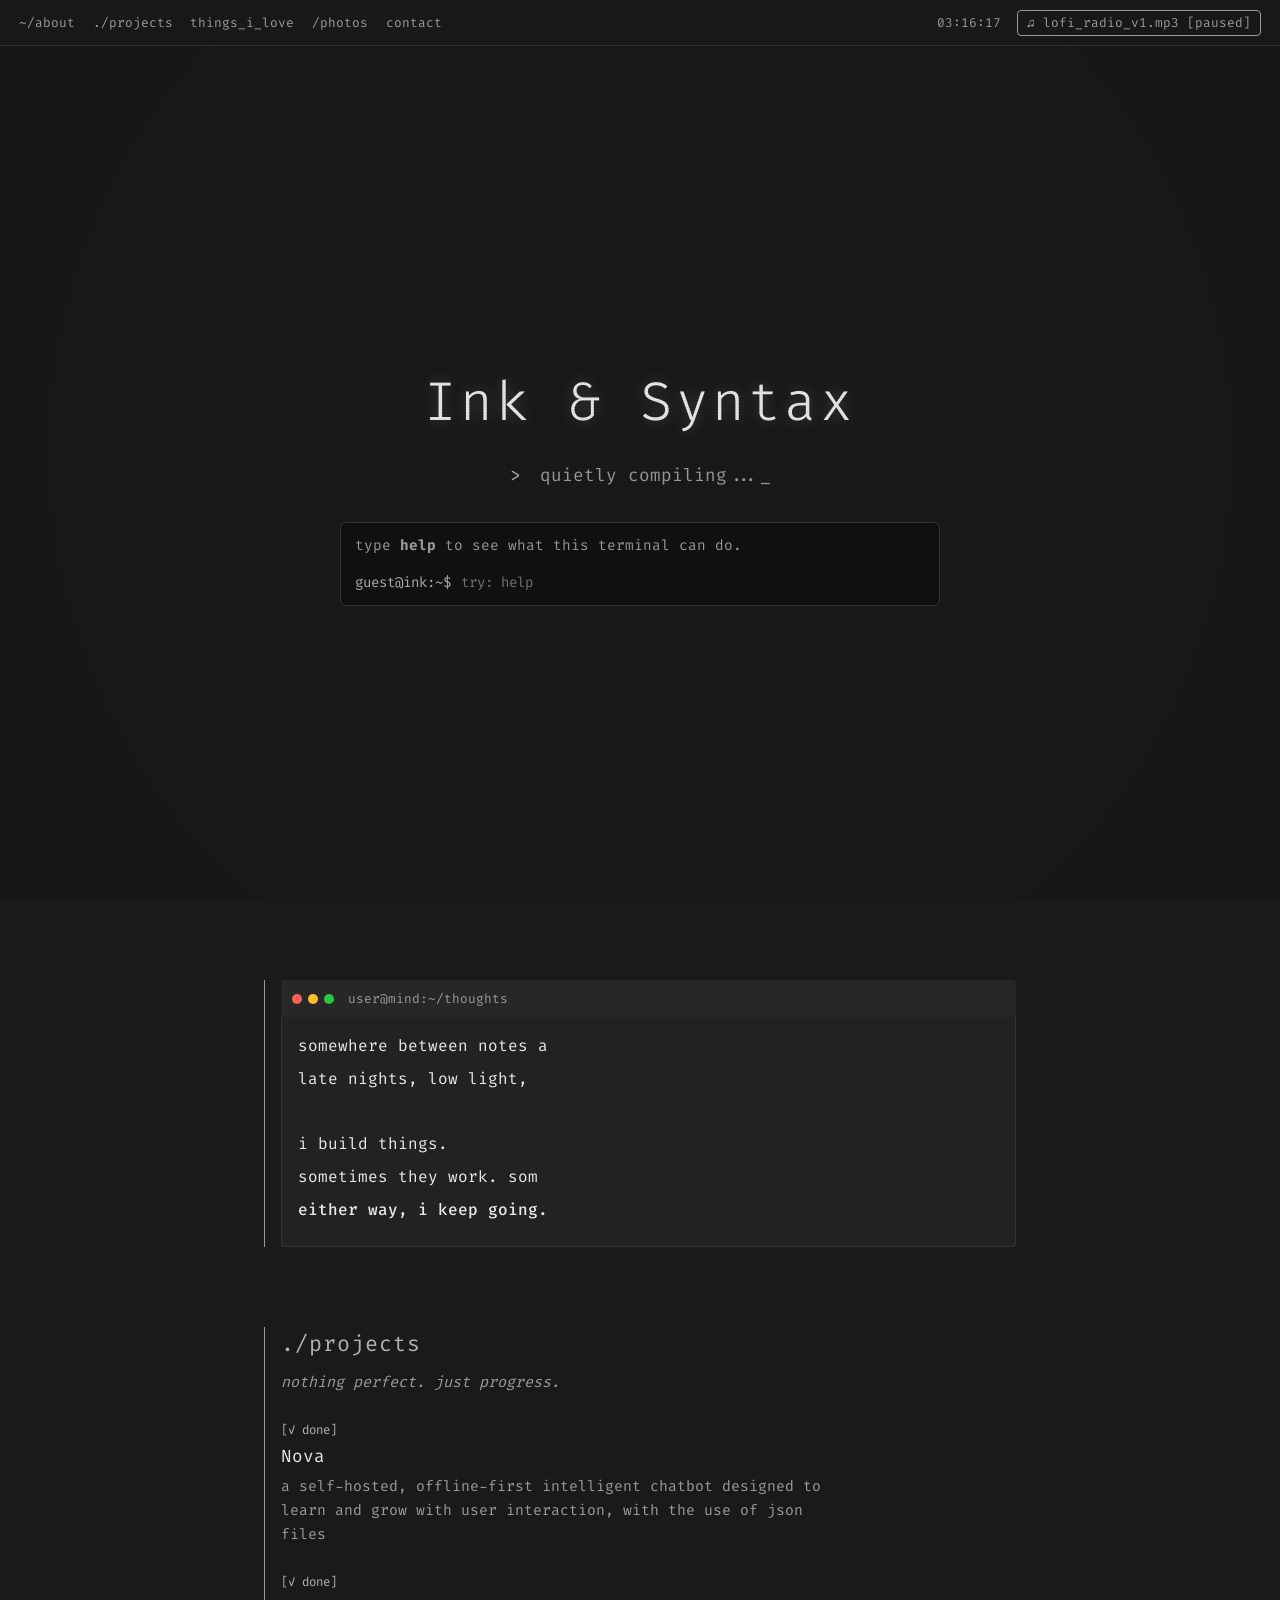
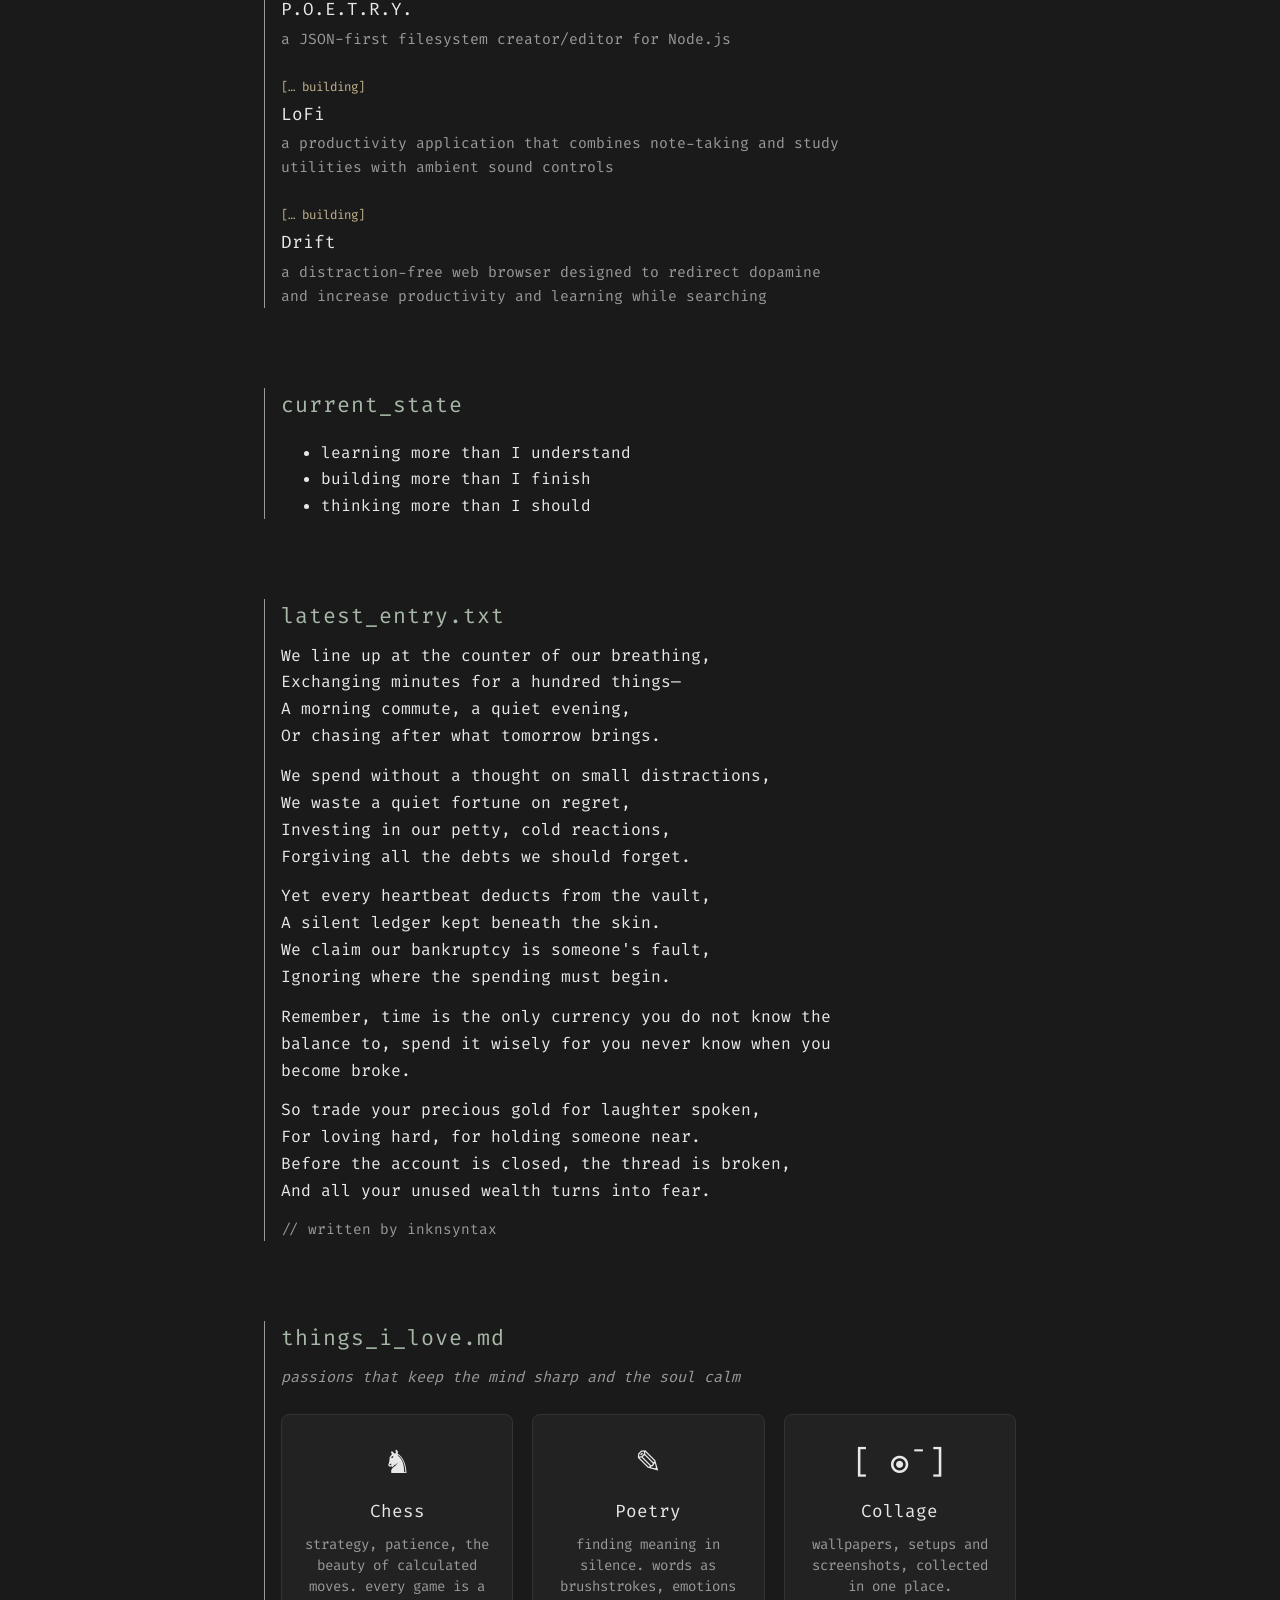
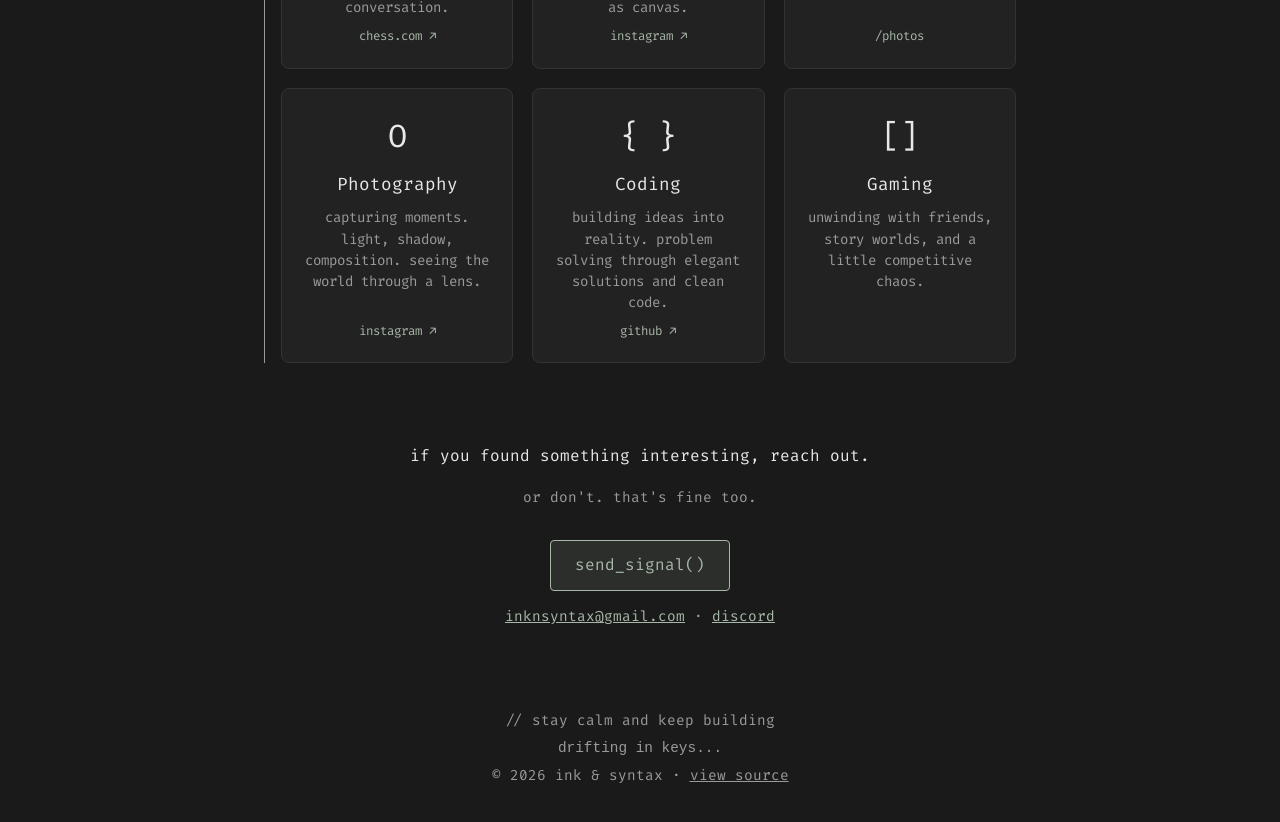
==== commit dbed84f3: "Revise index.html content and structure Updated the content and structure of the index.html file, in" ====
--- a/index.html
+++ b/index.html
@@ -4,7 +4,7 @@
     <meta charset="UTF-8">
     <meta name="viewport" content="width=device-width, initial-scale=1.0">
     <title>Ink &amp; Syntax</title>
-    <meta name="description" content="Ink &amp; Syntax: poetry, photos, chess and small tools, written somewhere between thoughts and code.">
+    <meta name="description" content="somewhere between notes and code. late nights, low light, unfinished ideas.">
     <meta name="theme-color" content="#1a1a1a">
     <meta property="og:title" content="Ink &amp; Syntax">
     <meta property="og:description" content="quietly compiling. poetry, photos, chess and small tools.">
@@ -37,7 +37,7 @@
     <main class="container">
         <section id="landing" class="screen">
             <h1>Ink &amp; Syntax</h1>
-            <p class="status-line"><span class="prompt">&gt;</span> quietly compiling<span class="cursor">_</span></p>
+            <p class="status-line"><span class="prompt">&gt;</span> quietly compiling...<span class="cursor">_</span></p>
 
             <div class="term" id="term">
                 <div class="term-out" id="term-out" role="log" aria-live="polite">
@@ -56,10 +56,12 @@
                 <span class="win-title">user@mind:~/thoughts</span>
             </div>
             <div class="win-body">
-                <p class="type">somewhere between thoughts and code.</p>
-                <p class="type">i write things down so they don’t disappear.</p>
-                <p class="type comment">// sometimes they still do.</p>
-                <p class="type strong">i’m building, learning, and figuring it out as i go.</p>
+                <p class="type">somewhere between notes and code.</p>
+                <p class="type">late nights, low light, unfinished ideas.</p>
+                <p class="type">&nbsp;</p>
+                <p class="type">i build things.</p>
+                <p class="type">sometimes they work. sometimes they don’t.</p>
+                <p class="type strong">either way, i keep going.</p>
             </div>
         </section>
 
@@ -71,57 +73,55 @@
                 <li>
                     <span class="status done">[✓ done]</span>
                     <h3>Nova</h3>
-                    <p>a self-hosted, offline-first chatbot that learns from how you use it, powered by json files.</p>
+                    <p>a self-hosted, offline-first intelligent chatbot designed to learn and grow with user interaction, with the use of json files</p>
                 </li>
                 <li>
                     <span class="status done">[✓ done]</span>
                     <h3>P.O.E.T.R.Y.</h3>
-                    <p>a json-first filesystem creator and editor for Node.js.</p>
+                    <p>a JSON-first filesystem creator/editor for Node.js</p>
                 </li>
                 <li>
                     <span class="status wip">[… building]</span>
                     <h3>LoFi</h3>
-                    <p>a productivity app that combines note-taking and study tools with ambient sound controls.</p>
+                    <p>a productivity application that combines note-taking and study utilities with ambient sound controls</p>
                 </li>
                 <li>
                     <span class="status wip">[… building]</span>
                     <h3>Drift</h3>
-                    <p>a distraction-free web browser that redirects dopamine toward focus and learning while you search.</p>
+                    <p>a distraction-free web browser designed to redirect dopamine and increase productivity and learning while searching</p>
                 </li>
             </ul>
         </section>
 
         <section id="now" class="block reveal">
-            <h2>cat now.txt</h2>
-            <pre class="code"><span class="kw">const</span> current_status = {
-  learning: <span class="str">"human consciousness"</span>,
-  working_on: <span class="str">"poetry"</span>,
-  thinking_about: <span class="str">"life"</span>
-}</pre>
+            <h2>current_state</h2>
+            <ul class="state">
+                <li>learning more than I understand</li>
+                <li>building more than I finish</li>
+                <li>thinking more than I should</li>
+            </ul>
         </section>
 
         <section id="entry" class="block reveal">
             <h2>latest_entry.txt</h2>
-            <!-- Replace the lines below with a poem of yours. One <br> per line break. -->
             <blockquote class="poem">
-                <p>We line up at the counter of our breathing,
-                    <br> Exchanging minutes for a hundred things—
-                    <br> A morning commute, a quiet evening,
-                    <br> Or chasing after what tomorrow brings.
-                    <br>
-                    <br> We spend without a thought on small distractions,
-                    <br> We waste a quiet fortune on regret,
-                    <br> Investing in our petty, cold reactions,
-                    <br> Forgiving all the debts we should forget.
-                    <br> Yet every heartbeat deducts from the vault,
-                    <br> A silent ledger kept beneath the skin.
-                    <br> We claim our bankruptcy is someone's fault,
-                    <br> Ignoring where the spending must begin.
-                    <br> Remember, **time is the only currency you do not know the balance to, spend it wisely for you never know when you become broke**.
-                    <br> So trade your precious gold for laughter spoken,
-                    <br> For loving hard, for holding someone near.
-                    <br> Before the account is closed, the thread is broken,
-                    <br> And all your unused wealth turns into fear.</p>
+                <p>We line up at the counter of our breathing,<br>
+                Exchanging minutes for a hundred things—<br>
+                A morning commute, a quiet evening,<br>
+                Or chasing after what tomorrow brings.</p>
+                <p>We spend without a thought on small distractions,<br>
+                We waste a quiet fortune on regret,<br>
+                Investing in our petty, cold reactions,<br>
+                Forgiving all the debts we should forget.</p>
+                <p>Yet every heartbeat deducts from the vault,<br>
+                A silent ledger kept beneath the skin.<br>
+                We claim our bankruptcy is someone&#39;s fault,<br>
+                Ignoring where the spending must begin.</p>
+                <p>Remember, time is the only currency you do not know the balance to, spend it wisely for you never know when you become broke.</p>
+                <p>So trade your precious gold for laughter spoken,<br>
+                For loving hard, for holding someone near.<br>
+                Before the account is closed, the thread is broken,<br>
+                And all your unused wealth turns into fear.</p>
                 <footer class="dim">// written by inknsyntax</footer>
             </blockquote>
         </section>
@@ -172,10 +172,12 @@
             <p>if you found something interesting, reach out.</p>
             <p class="dim">or don't. that's fine too.</p>
             <a class="btn" href="mailto:inknsyntax@gmail.com">send_signal()</a>
+            <p class="dim alt"><a href="mailto:inknsyntax@gmail.com">inknsyntax@gmail.com</a> · <a href="https://discord.com/users/1382187068373074001" target="_blank" rel="noopener noreferrer">discord</a></p>
         </section>
 
         <footer>
             <p class="dim">// stay calm and keep building</p>
+            <p class="dim"><code>drifting in keys...</code></p>
             <p class="dim">© <span id="year">2026</span> ink &amp; syntax · <a href="https://github.com/inknsyntax" target="_blank" rel="noopener noreferrer">view source</a></p>
         </footer>
     </main>
